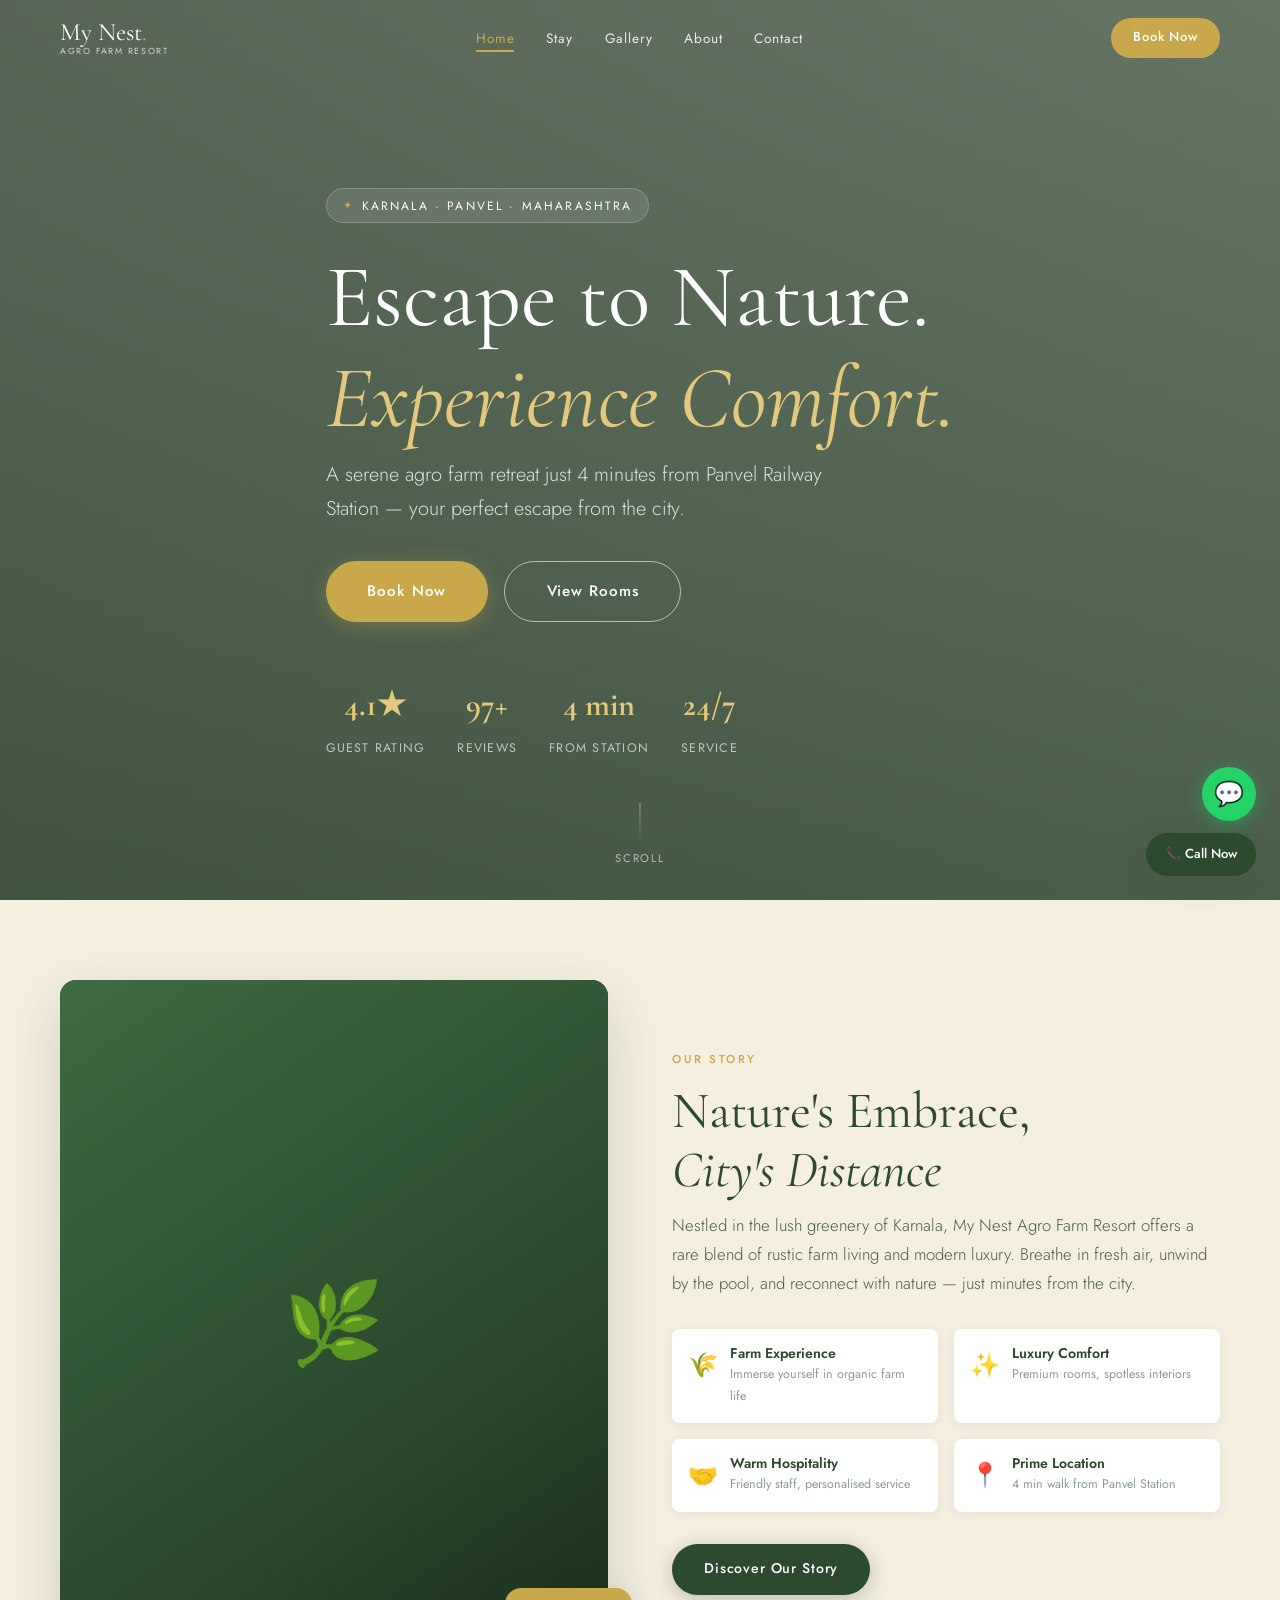
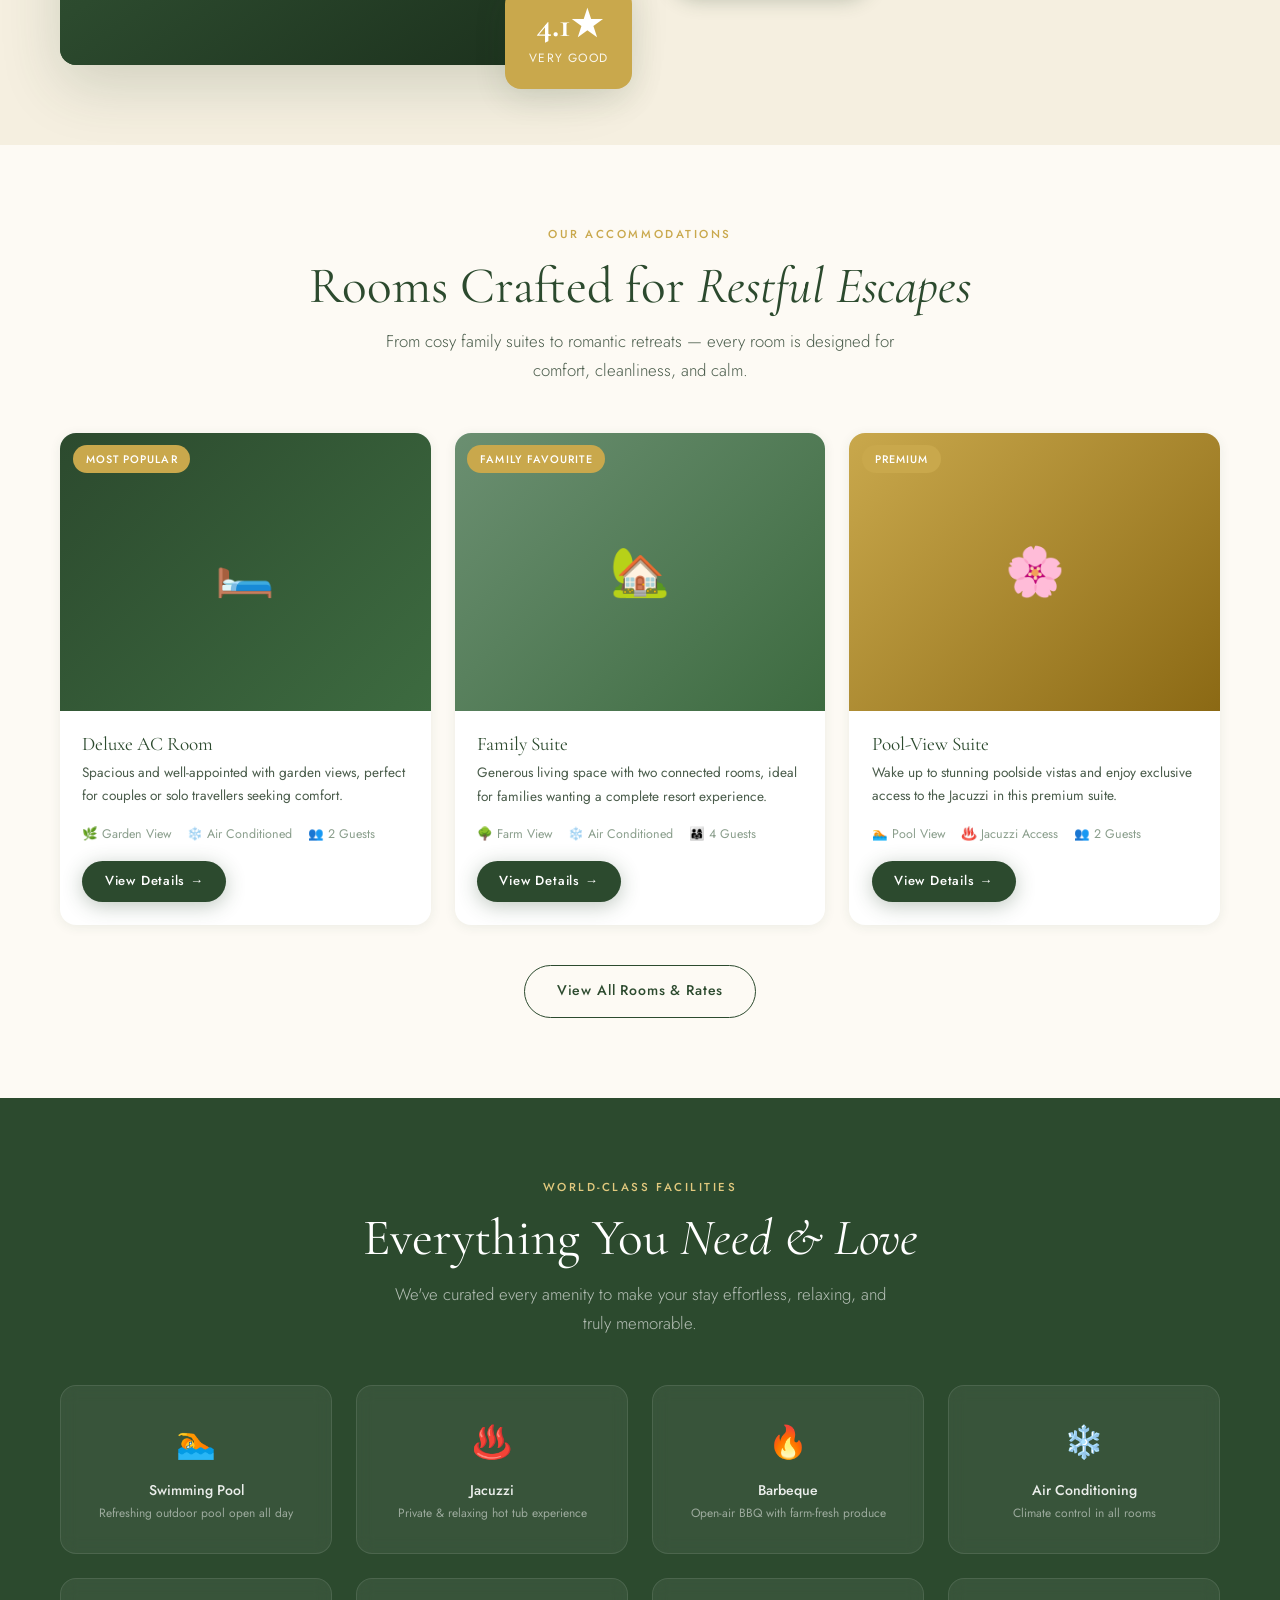
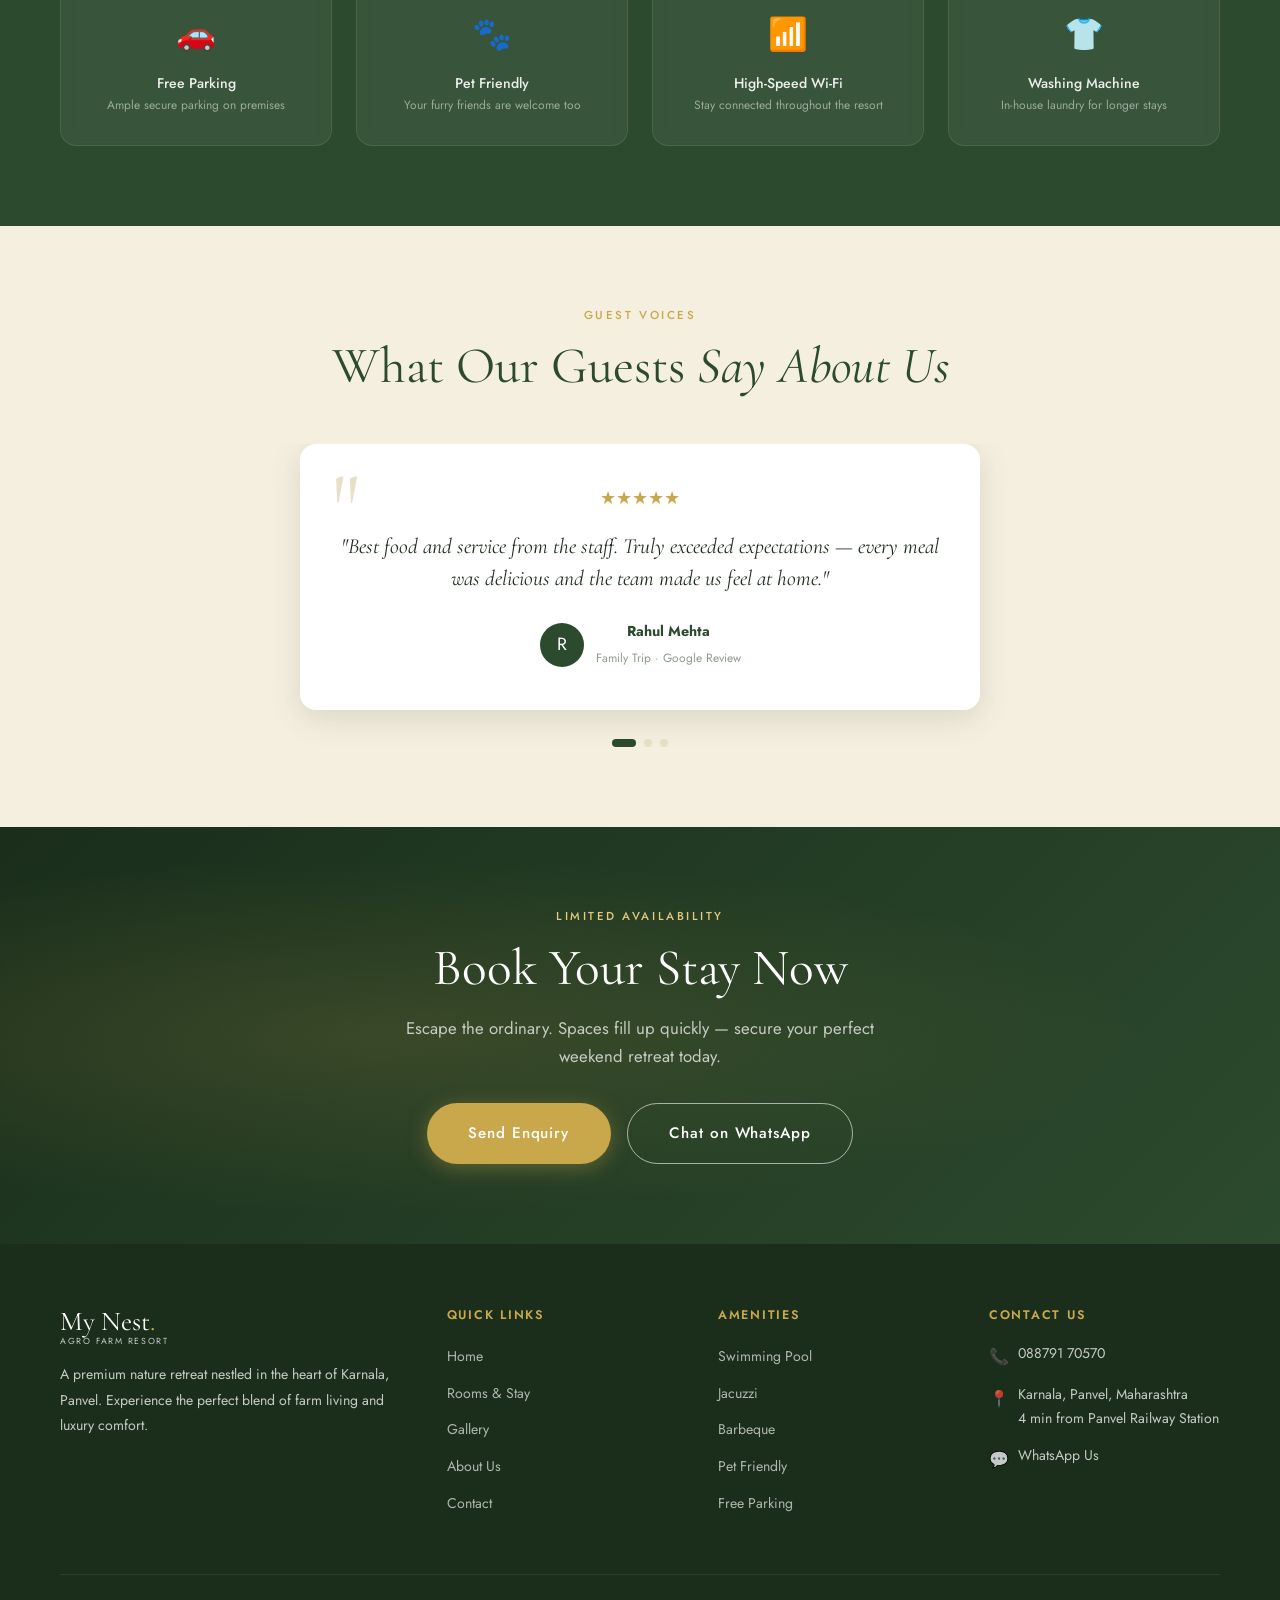
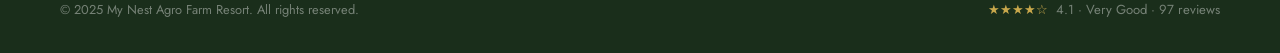
==== index.html @ f6ca7674 "new" ====
<!DOCTYPE html>
<html lang="en">
<head>
  <meta charset="UTF-8" />
  <meta name="viewport" content="width=device-width, initial-scale=1.0" />
  <title>My Nest Agro Farm Resort — Karnala, Panvel</title>
  <meta name="description" content="Experience luxury farm living at My Nest Agro Farm Resort, Karnala, Panvel. 4 min from Panvel Railway Station. Pool, Jacuzzi, BBQ & more." />
  <link rel="stylesheet" href="style.css" />
  <link rel="preconnect" href="https://fonts.googleapis.com" />
  <link rel="preconnect" href="https://fonts.gstatic.com" crossorigin />
  <link href="https://fonts.googleapis.com/css2?family=Cormorant+Garamond:ital,wght@0,300;0,400;0,600;1,300;1,400&family=Jost:wght@300;400;500;600&display=swap" rel="stylesheet" />
</head>
<body>

<!-- ═══ NAVBAR ═══ -->
<nav class="navbar" id="navbar">
  <div class="nav-inner">
    <a href="index.html" class="nav-logo">
      My Nest<span>.</span>
      <small>Agro Farm Resort</small>
    </a>
    <ul class="nav-links">
      <li><a href="index.html" class="nav-link active">Home</a></li>
      <li><a href="rooms.html" class="nav-link">Stay</a></li>
      <li><a href="gallery.html" class="nav-link">Gallery</a></li>
      <li><a href="about.html" class="nav-link">About</a></li>
      <li><a href="contact.html" class="nav-link">Contact</a></li>
    </ul>
    <a href="contact.html" class="nav-cta">Book Now</a>
    <button class="hamburger" aria-label="Menu"><span></span><span></span><span></span></button>
  </div>
</nav>
<div class="nav-overlay"></div>
<nav class="mobile-nav">
  <a href="index.html" class="nav-link">Home</a>
  <a href="rooms.html" class="nav-link">Stay</a>
  <a href="gallery.html" class="nav-link">Gallery</a>
  <a href="about.html" class="nav-link">About</a>
  <a href="contact.html" class="nav-link">Contact</a>
  <a href="contact.html" class="btn btn-gold">Book Now</a>
</nav>

<!-- ═══ HERO ═══ -->
<section class="hero">
  <div class="hero-scenic"></div>
  <div class="hero-img"></div>
  <div class="hero-content container">
    <span class="hero-tag">Karnala · Panvel · Maharashtra</span>
    <h1>Escape to Nature.<br><em>Experience Comfort.</em></h1>
    <p class="hero-sub">A serene agro farm retreat just 4 minutes from Panvel Railway Station — your perfect escape from the city.</p>
    <div class="hero-ctas">
      <a href="contact.html" class="btn btn-gold btn-lg">Book Now</a>
      <a href="rooms.html" class="btn btn-outline btn-lg">View Rooms</a>
    </div>
    <div class="hero-stats">
      <div class="hero-stat"><strong>4.1★</strong><span>Guest Rating</span></div>
      <div class="hero-stat"><strong>97+</strong><span>Reviews</span></div>
      <div class="hero-stat"><strong>4 min</strong><span>From Station</span></div>
      <div class="hero-stat"><strong>24/7</strong><span>Service</span></div>
    </div>
  </div>
  <div class="hero-scroll">
    <div class="scroll-line"></div>
    <span>Scroll</span>
  </div>
</section>

<!-- ═══ ABOUT PREVIEW ═══ -->
<section class="about-preview section">
  <div class="container">
    <div class="about-grid">
      <div class="about-visual fade-in">
        <div class="about-img-main">
          <div class="img-placeholder">🌿</div>
        </div>
        <div class="about-badge">
          <strong>4.1★</strong>
          <span>Very Good</span>
        </div>
      </div>
      <div class="about-content fade-in fade-in-delay-1">
        <span class="section-label">Our Story</span>
        <h2 class="section-title">Nature's Embrace, <br><em>City's Distance</em></h2>
        <p class="section-subtitle">Nestled in the lush greenery of Karnala, My Nest Agro Farm Resort offers a rare blend of rustic farm living and modern luxury. Breathe in fresh air, unwind by the pool, and reconnect with nature — just minutes from the city.</p>
        <div class="about-features">
          <div class="about-feat">
            <span class="about-feat-icon">🌾</span>
            <div><h4>Farm Experience</h4><p>Immerse yourself in organic farm life</p></div>
          </div>
          <div class="about-feat">
            <span class="about-feat-icon">✨</span>
            <div><h4>Luxury Comfort</h4><p>Premium rooms, spotless interiors</p></div>
          </div>
          <div class="about-feat">
            <span class="about-feat-icon">🤝</span>
            <div><h4>Warm Hospitality</h4><p>Friendly staff, personalised service</p></div>
          </div>
          <div class="about-feat">
            <span class="about-feat-icon">📍</span>
            <div><h4>Prime Location</h4><p>4 min walk from Panvel Station</p></div>
          </div>
        </div>
        <a href="about.html" class="btn btn-primary">Discover Our Story</a>
      </div>
    </div>
  </div>
</section>

<!-- ═══ FEATURED ROOMS ═══ -->
<section class="rooms-preview section">
  <div class="container">
    <div class="section-header centered fade-in">
      <span class="section-label">Our Accommodations</span>
      <h2 class="section-title">Rooms Crafted for <em>Restful Escapes</em></h2>
      <p class="section-subtitle">From cosy family suites to romantic retreats — every room is designed for comfort, cleanliness, and calm.</p>
    </div>
    <div class="rooms-grid">
      <div class="room-card fade-in" onclick="location.href='rooms.html'">
        <div class="room-thumb">
          <div class="img-ph" style="background:linear-gradient(135deg,#2C4A2E,#3d6b40)">🛏️</div>
          <span class="room-badge">Most Popular</span>
        </div>
        <div class="room-info">
          <h3>Deluxe AC Room</h3>
          <p>Spacious and well-appointed with garden views, perfect for couples or solo travellers seeking comfort.</p>
          <div class="room-meta">
            <span>🌿 Garden View</span>
            <span>❄️ Air Conditioned</span>
            <span>👥 2 Guests</span>
          </div>
          <a href="rooms.html" class="btn btn-primary btn-sm">View Details →</a>
        </div>
      </div>
      <div class="room-card fade-in fade-in-delay-1" onclick="location.href='rooms.html'">
        <div class="room-thumb">
          <div class="img-ph" style="background:linear-gradient(135deg,#6B8F71,#3d6b40)">🏡</div>
          <span class="room-badge">Family Favourite</span>
        </div>
        <div class="room-info">
          <h3>Family Suite</h3>
          <p>Generous living space with two connected rooms, ideal for families wanting a complete resort experience.</p>
          <div class="room-meta">
            <span>🌳 Farm View</span>
            <span>❄️ Air Conditioned</span>
            <span>👨‍👩‍👧 4 Guests</span>
          </div>
          <a href="rooms.html" class="btn btn-primary btn-sm">View Details →</a>
        </div>
      </div>
      <div class="room-card fade-in fade-in-delay-2" onclick="location.href='rooms.html'">
        <div class="room-thumb">
          <div class="img-ph" style="background:linear-gradient(135deg,#C9A84C,#8b6914)">🌸</div>
          <span class="room-badge">Premium</span>
        </div>
        <div class="room-info">
          <h3>Pool-View Suite</h3>
          <p>Wake up to stunning poolside vistas and enjoy exclusive access to the Jacuzzi in this premium suite.</p>
          <div class="room-meta">
            <span>🏊 Pool View</span>
            <span>♨️ Jacuzzi Access</span>
            <span>👥 2 Guests</span>
          </div>
          <a href="rooms.html" class="btn btn-primary btn-sm">View Details →</a>
        </div>
      </div>
    </div>
    <div style="text-align:center;margin-top:2.5rem;" class="fade-in">
      <a href="rooms.html" class="btn btn-outline" style="border-color:var(--forest);color:var(--forest);">View All Rooms &amp; Rates</a>
    </div>
  </div>
</section>

<!-- ═══ AMENITIES ═══ -->
<section class="amenities section">
  <div class="container">
    <div class="section-header centered fade-in">
      <span class="section-label">World-Class Facilities</span>
      <h2 class="section-title" style="color:white">Everything You <em>Need & Love</em></h2>
      <p class="section-subtitle" style="margin:0.75rem auto 0;max-width:520px;">We've curated every amenity to make your stay effortless, relaxing, and truly memorable.</p>
    </div>
    <div class="amenities-grid">
      <div class="amenity-card fade-in">
        <span class="amenity-icon">🏊</span>
        <h4>Swimming Pool</h4>
        <p>Refreshing outdoor pool open all day</p>
      </div>
      <div class="amenity-card fade-in fade-in-delay-1">
        <span class="amenity-icon">♨️</span>
        <h4>Jacuzzi</h4>
        <p>Private & relaxing hot tub experience</p>
      </div>
      <div class="amenity-card fade-in fade-in-delay-2">
        <span class="amenity-icon">🔥</span>
        <h4>Barbeque</h4>
        <p>Open-air BBQ with farm-fresh produce</p>
      </div>
      <div class="amenity-card fade-in fade-in-delay-3">
        <span class="amenity-icon">❄️</span>
        <h4>Air Conditioning</h4>
        <p>Climate control in all rooms</p>
      </div>
      <div class="amenity-card fade-in">
        <span class="amenity-icon">🚗</span>
        <h4>Free Parking</h4>
        <p>Ample secure parking on premises</p>
      </div>
      <div class="amenity-card fade-in fade-in-delay-1">
        <span class="amenity-icon">🐾</span>
        <h4>Pet Friendly</h4>
        <p>Your furry friends are welcome too</p>
      </div>
      <div class="amenity-card fade-in fade-in-delay-2">
        <span class="amenity-icon">📶</span>
        <h4>High-Speed Wi-Fi</h4>
        <p>Stay connected throughout the resort</p>
      </div>
      <div class="amenity-card fade-in fade-in-delay-3">
        <span class="amenity-icon">👕</span>
        <h4>Washing Machine</h4>
        <p>In-house laundry for longer stays</p>
      </div>
    </div>
  </div>
</section>

<!-- ═══ TESTIMONIALS ═══ -->
<section class="testimonials section">
  <div class="container">
    <div class="section-header centered fade-in">
      <span class="section-label">Guest Voices</span>
      <h2 class="section-title">What Our Guests <em>Say About Us</em></h2>
    </div>
    <div class="testimonial-slider fade-in">
      <div class="testimonial-track">
        <div class="testimonial-slide">
          <div class="testimonial-card">
            <div class="testimonial-stars">★★★★★</div>
            <p class="testimonial-text">"Best food and service from the staff. Truly exceeded expectations — every meal was delicious and the team made us feel at home."</p>
            <div class="testimonial-author">
              <div class="author-avatar">R</div>
              <div class="author-info">
                <strong>Rahul Mehta</strong>
                <span>Family Trip · Google Review</span>
              </div>
            </div>
          </div>
        </div>
        <div class="testimonial-slide">
          <div class="testimonial-card">
            <div class="testimonial-stars">★★★★★</div>
            <p class="testimonial-text">"Rooms and washrooms are incredibly clean and hygienic. Perfect getaway from the city — peaceful, green, and beautifully maintained."</p>
            <div class="testimonial-author">
              <div class="author-avatar">P</div>
              <div class="author-info">
                <strong>Priya Sharma</strong>
                <span>Weekend Trip · Google Review</span>
              </div>
            </div>
          </div>
        </div>
        <div class="testimonial-slide">
          <div class="testimonial-card">
            <div class="testimonial-stars">★★★★☆</div>
            <p class="testimonial-text">"Worth every bit of money spent. The pool, the BBQ, the farm — my family had an unforgettable time. We'll definitely be back!"</p>
            <div class="testimonial-author">
              <div class="author-avatar">A</div>
              <div class="author-info">
                <strong>Amit Kulkarni</strong>
                <span>Group Trip · Google Review</span>
              </div>
            </div>
          </div>
        </div>
      </div>
      <div class="testimonial-dots">
        <button class="t-dot active"></button>
        <button class="t-dot"></button>
        <button class="t-dot"></button>
      </div>
    </div>
  </div>
</section>

<!-- ═══ CTA BANNER ═══ -->
<section class="cta-banner">
  <div class="container" style="position:relative;z-index:1;">
    <span class="section-label" style="color:var(--gold-light)">Limited Availability</span>
    <h2 class="section-title">Book Your Stay Now</h2>
    <p>Escape the ordinary. Spaces fill up quickly — secure your perfect weekend retreat today.</p>
    <div class="cta-btns">
      <a href="contact.html" class="btn btn-gold btn-lg">Send Enquiry</a>
      <a href="#" class="btn btn-outline btn-lg" data-wa>Chat on WhatsApp</a>
    </div>
  </div>
</section>

<!-- ═══ FOOTER ═══ -->
<footer class="footer">
  <div class="container">
    <div class="footer-grid">
      <div class="footer-brand">
        <div class="nav-logo">My Nest<span style="color:var(--gold)">.</span><small>Agro Farm Resort</small></div>
        <p>A premium nature retreat nestled in the heart of Karnala, Panvel. Experience the perfect blend of farm living and luxury comfort.</p>
      </div>
      <div class="footer-col">
        <h5>Quick Links</h5>
        <ul>
          <li><a href="index.html">Home</a></li>
          <li><a href="rooms.html">Rooms &amp; Stay</a></li>
          <li><a href="gallery.html">Gallery</a></li>
          <li><a href="about.html">About Us</a></li>
          <li><a href="contact.html">Contact</a></li>
        </ul>
      </div>
      <div class="footer-col">
        <h5>Amenities</h5>
        <ul>
          <li><a href="#">Swimming Pool</a></li>
          <li><a href="#">Jacuzzi</a></li>
          <li><a href="#">Barbeque</a></li>
          <li><a href="#">Pet Friendly</a></li>
          <li><a href="#">Free Parking</a></li>
        </ul>
      </div>
      <div class="footer-col">
        <h5>Contact Us</h5>
        <div class="footer-contact-item">
          <span class="icon">📞</span>
          <span><a href="tel:+918879170570" style="color:rgba(255,255,255,0.75)">088791 70570</a></span>
        </div>
        <div class="footer-contact-item">
          <span class="icon">📍</span>
          <span>Karnala, Panvel, Maharashtra<br>4 min from Panvel Railway Station</span>
        </div>
        <div class="footer-contact-item">
          <span class="icon">💬</span>
          <span><a href="#" data-wa style="color:rgba(255,255,255,0.75)">WhatsApp Us</a></span>
        </div>
      </div>
    </div>
    <div class="footer-bottom">
      <span>© 2025 My Nest Agro Farm Resort. All rights reserved.</span>
      <div class="footer-rating">
        <span>★★★★☆</span>
        <span style="color:rgba(255,255,255,0.4)">4.1 · Very Good · 97 reviews</span>
      </div>
    </div>
  </div>
</footer>

<!-- Floating Buttons -->
<div class="float-btns">
  <div class="float-wa" data-wa title="Chat on WhatsApp">💬</div>
  <div class="float-call" data-call>📞 Call Now</div>
</div>

<script src="script.js"></script>
</body>
</html>
---- style.css ----
/* ============================================================
   MY NEST AGRO FARM RESORT — Premium Stylesheet
   Theme: Luxury Nature | Palette: Forest Green, Warm Beige, Ivory
   ============================================================ */

@import url('https://fonts.googleapis.com/css2?family=Cormorant+Garamond:ital,wght@0,300;0,400;0,600;1,300;1,400&family=Jost:wght@300;400;500;600&display=swap');

/* ─── CSS Variables ─── */
:root {
  --forest: #2C4A2E;
  --forest-dark: #1a2e1b;
  --forest-light: #3d6b40;
  --sage: #6B8F71;
  --sage-light: #a8c5aa;
  --beige: #F5EFE0;
  --beige-dark: #e8dfc8;
  --ivory: #FDFAF4;
  --gold: #C9A84C;
  --gold-light: #e2c97e;
  --text-dark: #1E2D1F;
  --text-mid: #4a5c4b;
  --text-light: #8a9e8c;
  --white: #ffffff;
  --shadow-sm: 0 2px 12px rgba(44,74,46,0.08);
  --shadow-md: 0 8px 32px rgba(44,74,46,0.14);
  --shadow-lg: 0 20px 60px rgba(44,74,46,0.18);
  --radius: 16px;
  --radius-sm: 8px;
  --transition: 0.35s cubic-bezier(0.4,0,0.2,1);
  --font-display: 'Cormorant Garamond', Georgia, serif;
  --font-body: 'Jost', sans-serif;
}

/* ─── Reset & Base ─── */
*, *::before, *::after { box-sizing: border-box; margin: 0; padding: 0; }
html { scroll-behavior: smooth; font-size: 16px; }
body {
  font-family: var(--font-body);
  color: var(--text-dark);
  background: var(--ivory);
  line-height: 1.7;
  overflow-x: hidden;
}
img { max-width: 100%; height: auto; display: block; }
a { text-decoration: none; color: inherit; }
ul { list-style: none; }

/* ─── Typography ─── */
h1,h2,h3,h4,h5 { font-family: var(--font-display); font-weight: 400; line-height: 1.15; }
h1 { font-size: clamp(2.8rem, 7vw, 5.5rem); }
h2 { font-size: clamp(2rem, 4.5vw, 3.2rem); }
h3 { font-size: clamp(1.4rem, 3vw, 2rem); }
.section-label {
  font-family: var(--font-body);
  font-weight: 500;
  font-size: 0.72rem;
  letter-spacing: 0.22em;
  text-transform: uppercase;
  color: var(--gold);
  display: block;
  margin-bottom: 0.75rem;
}
.section-title { color: var(--forest); }
.section-subtitle {
  font-size: 1.05rem;
  color: var(--text-mid);
  font-weight: 300;
  margin-top: 0.75rem;
  max-width: 560px;
}

/* ─── Layout ─── */
.container { max-width: 1200px; margin: 0 auto; padding: 0 1.25rem; }
.section { padding: 5rem 0; }
.section-header { margin-bottom: 3rem; }
.section-header.centered { text-align: center; }
.section-header.centered .section-subtitle { margin: 0.75rem auto 0; }

/* ─── Buttons ─── */
.btn {
  display: inline-flex;
  align-items: center;
  gap: 0.5rem;
  padding: 0.85rem 2rem;
  border-radius: 50px;
  font-family: var(--font-body);
  font-weight: 500;
  font-size: 0.88rem;
  letter-spacing: 0.06em;
  cursor: pointer;
  border: none;
  transition: all var(--transition);
  white-space: nowrap;
}
.btn-primary {
  background: var(--forest);
  color: var(--white);
  box-shadow: 0 4px 20px rgba(44,74,46,0.3);
}
.btn-primary:hover { background: var(--forest-dark); transform: translateY(-2px); box-shadow: 0 8px 28px rgba(44,74,46,0.38); }
.btn-outline {
  background: transparent;
  color: var(--white);
  border: 1.5px solid rgba(255,255,255,0.6);
}
.btn-outline:hover { background: rgba(255,255,255,0.12); border-color: white; }
.btn-gold {
  background: var(--gold);
  color: var(--white);
  box-shadow: 0 4px 20px rgba(201,168,76,0.35);
}
.btn-gold:hover { background: #b8962e; transform: translateY(-2px); box-shadow: 0 8px 28px rgba(201,168,76,0.45); }
.btn-sm { padding: 0.6rem 1.4rem; font-size: 0.82rem; }
.btn-lg { padding: 1.05rem 2.6rem; font-size: 0.95rem; }

/* ─── Navbar ─── */
.navbar {
  position: fixed; top: 0; left: 0; right: 0; z-index: 1000;
  padding: 1.1rem 0;
  transition: all var(--transition);
}
.navbar.scrolled {
  background: rgba(26,46,27,0.97);
  backdrop-filter: blur(14px);
  padding: 0.7rem 0;
  box-shadow: 0 4px 24px rgba(0,0,0,0.22);
}
.navbar.light {
  background: rgba(253,250,244,0.97);
  backdrop-filter: blur(14px);
  box-shadow: 0 2px 14px rgba(44,74,46,0.08);
}
.navbar.light .nav-logo, .navbar.light .nav-link { color: var(--forest); }
.navbar.light .nav-cta { background: var(--forest); color: white; }
.nav-inner {
  display: flex;
  align-items: center;
  justify-content: space-between;
  max-width: 1200px;
  margin: 0 auto;
  padding: 0 1.25rem;
}
.nav-logo {
  font-family: var(--font-display);
  font-size: 1.55rem;
  color: var(--white);
  line-height: 1;
}
.nav-logo span { color: var(--gold); }
.nav-logo small { display: block; font-size: 0.55rem; letter-spacing: 0.18em; text-transform: uppercase; opacity: 0.75; margin-top: 2px; font-family: var(--font-body); }
.nav-links {
  display: flex;
  align-items: center;
  gap: 2rem;
}
.nav-link {
  color: rgba(255,255,255,0.88);
  font-size: 0.85rem;
  letter-spacing: 0.06em;
  font-weight: 400;
  transition: color var(--transition);
  position: relative;
}
.nav-link::after {
  content: '';
  position: absolute; bottom: -4px; left: 0; right: 0;
  height: 1.5px; background: var(--gold);
  transform: scaleX(0); transition: transform var(--transition);
}
.nav-link:hover, .nav-link.active { color: var(--gold); }
.nav-link:hover::after, .nav-link.active::after { transform: scaleX(1); }
.nav-cta {
  background: var(--gold);
  color: var(--white);
  padding: 0.55rem 1.4rem;
  border-radius: 50px;
  font-size: 0.82rem;
  font-weight: 500;
  letter-spacing: 0.06em;
  transition: all var(--transition);
}
.nav-cta:hover { background: var(--gold-light); transform: translateY(-1px); }
.hamburger {
  display: none;
  width: 30px;
  height: 20px;
  position: relative;
  background: transparent;
  border: none;
  cursor: pointer;
  z-index: 1001;
  padding: 0;
}
.hamburger span {
  display: block;
  position: absolute;
  height: 2px;
  width: 100%;
  background: var(--white);
  border-radius: 2px;
  opacity: 1;
  left: 0;
  transform: rotate(0deg);
  transition: .25s ease-in-out;
}
.hamburger span:nth-child(1) { top: 0px; }
.hamburger span:nth-child(2) { top: 9px; }
.hamburger span:nth-child(3) { top: 18px; }
.navbar.light .hamburger span { background: var(--forest); }
.hamburger.open span:nth-child(1) { top: 9px; transform: rotate(135deg); background: var(--white); }
.hamburger.open span:nth-child(2) { opacity: 0; left: -60px; }
.hamburger.open span:nth-child(3) { top: 9px; transform: rotate(-135deg); background: var(--white); }

/* Mobile Nav */
.mobile-nav {
  display: none;
  position: fixed; top: 0; right: 0; bottom: 0; width: min(300px, 85vw);
  background: var(--forest-dark);
  z-index: 999;
  padding: 6rem 2.5rem 2rem;
  transform: translateX(100%);
  transition: transform var(--transition);
  box-shadow: -8px 0 40px rgba(0,0,0,0.3);
}
.mobile-nav.open { transform: translateX(0); }
.mobile-nav .nav-link {
  display: block;
  font-size: 1.4rem;
  font-family: var(--font-display);
  padding: 0.75rem 0;
  border-bottom: 1px solid rgba(255,255,255,0.08);
  color: rgba(255,255,255,0.88);
}
.mobile-nav .btn { margin-top: 1.5rem; width: 100%; justify-content: center; }
.nav-overlay {
  display: none;
  position: fixed; inset: 0;
  background: rgba(0,0,0,0.55);
  z-index: 998;
}
.nav-overlay.open { display: block; }

/* ─── Hero ─── */
.hero {
  position: relative;
  min-height: 100svh;
  display: flex;
  align-items: center;
  overflow: hidden;
}
.hero-bg {
  position: absolute; inset: 0;
  background: linear-gradient(135deg, #1a2e1b 0%, #2c4a2e 50%, #3d5e3f 100%);
  z-index: 0;
}
.hero-bg::after {
  content: '';
  position: absolute; inset: 0;
  background: url("data:image/svg+xml,%3Csvg width='60' height='60' viewBox='0 0 60 60' xmlns='http://www.w3.org/2000/svg'%3E%3Cg fill='none' fill-rule='evenodd'%3E%3Cg fill='%23ffffff' fill-opacity='0.02'%3E%3Cpath d='M36 34v-4h-2v4h-4v2h4v4h2v-4h4v-2h-4zm0-30V0h-2v4h-4v2h4v4h2V6h4V4h-4zM6 34v-4H4v4H0v2h4v4h2v-4h4v-2H6zM6 4V0H4v4H0v2h4v4h2V6h4V4H6z'/%3E%3C/g%3E%3C/g%3E%3C/svg%3E");
}
.hero-img {
  position: absolute; inset: 0;
  background: linear-gradient(to bottom right, rgba(26,46,27,0.55), rgba(44,74,46,0.4));
  z-index: 1;
}
/* Simulated scenic bg using CSS gradient */
.hero-scenic {
  position: absolute; inset: 0;
  background-image: linear-gradient(to bottom, rgba(26,46,27,0.4), rgba(26,46,27,0.7)), url('assets/hero.jpg');
  background-size: cover;
  background-position: center;
  background-repeat: no-repeat;
  z-index: 0;
}
.hero-content {
  position: relative; z-index: 2;
  max-width: 1200px; margin: 0 auto;
  padding: 7rem 1.25rem 4rem;
  color: var(--white);
}
.hero-tag {
  display: inline-flex;
  align-items: center;
  gap: 0.5rem;
  background: rgba(255,255,255,0.1);
  border: 1px solid rgba(255,255,255,0.2);
  padding: 0.4rem 1rem;
  border-radius: 50px;
  font-size: 0.75rem;
  letter-spacing: 0.18em;
  text-transform: uppercase;
  margin-bottom: 1.5rem;
  backdrop-filter: blur(8px);
  animation: fadeInDown 0.8s ease both;
}
.hero-tag::before { content: '✦'; color: var(--gold); font-size: 0.7rem; }
.hero h1 {
  color: var(--white);
  margin-bottom: 0.5rem;
  animation: fadeInUp 0.9s ease 0.1s both;
}
.hero h1 em { color: var(--gold-light); font-style: italic; }
.hero-sub {
  font-size: clamp(1rem, 2.5vw, 1.25rem);
  color: rgba(255,255,255,0.8);
  font-weight: 300;
  margin-bottom: 2.2rem;
  max-width: 540px;
  animation: fadeInUp 0.9s ease 0.2s both;
}
.hero-ctas {
  display: flex;
  flex-wrap: wrap;
  gap: 1rem;
  animation: fadeInUp 0.9s ease 0.3s both;
}
.hero-stats {
  display: flex;
  gap: 2rem;
  margin-top: 3.5rem;
  flex-wrap: wrap;
  animation: fadeInUp 0.9s ease 0.4s both;
}
.hero-stat { text-align: center; }
.hero-stat strong { display: block; font-family: var(--font-display); font-size: 2rem; color: var(--gold-light); }
.hero-stat span { font-size: 0.78rem; letter-spacing: 0.1em; text-transform: uppercase; color: rgba(255,255,255,0.65); }
.hero-scroll {
  position: absolute; bottom: 2rem; left: 50%;
  transform: translateX(-50%);
  z-index: 2;
  display: flex; flex-direction: column; align-items: center; gap: 0.4rem;
  color: rgba(255,255,255,0.6);
  font-size: 0.7rem; letter-spacing: 0.15em; text-transform: uppercase;
  animation: bounce 2s ease infinite;
}
.scroll-line { width: 1px; height: 40px; background: linear-gradient(to bottom, rgba(255,255,255,0.5), transparent); }

/* ─── About Preview ─── */
.about-preview {
  background: var(--beige);
}
.about-grid {
  display: grid;
  grid-template-columns: 1fr 1fr;
  gap: 4rem;
  align-items: center;
}
.about-visual {
  position: relative;
}
.about-img-main {
  width: 100%;
  aspect-ratio: 4/5;
  border-radius: var(--radius);
  background: linear-gradient(135deg, #3d6b40, #2c4a2e);
  overflow: hidden;
  box-shadow: var(--shadow-lg);
}
.about-img-main .img-placeholder {
  width: 100%; height: 100%;
  display: flex; align-items: center; justify-content: center;
  font-size: 5rem;
  background: linear-gradient(145deg, #3d6b40 0%, #2c4a2e 60%, #1a2e1b 100%);
}
.about-badge {
  position: absolute; bottom: -1.5rem; right: -1.5rem;
  background: var(--gold);
  color: white;
  padding: 1.2rem 1.5rem;
  border-radius: var(--radius);
  text-align: center;
  box-shadow: var(--shadow-md);
}
.about-badge strong { display: block; font-family: var(--font-display); font-size: 2.2rem; line-height: 1; }
.about-badge span { font-size: 0.75rem; letter-spacing: 0.1em; text-transform: uppercase; opacity: 0.9; }
.about-content { padding: 1rem 0; }
.about-features {
  display: grid; grid-template-columns: 1fr 1fr;
  gap: 1rem; margin: 2rem 0;
}
.about-feat {
  display: flex; gap: 0.75rem; align-items: flex-start;
  padding: 1rem;
  background: white;
  border-radius: var(--radius-sm);
  box-shadow: var(--shadow-sm);
}
.about-feat-icon { font-size: 1.5rem; flex-shrink: 0; }
.about-feat h4 { font-family: var(--font-body); font-size: 0.88rem; font-weight: 600; color: var(--forest); margin-bottom: 0.2rem; }
.about-feat p { font-size: 0.78rem; color: var(--text-light); }

/* ─── Featured Rooms Preview ─── */
.rooms-preview { background: var(--ivory); }
.rooms-grid {
  display: grid;
  grid-template-columns: repeat(3, 1fr);
  gap: 1.5rem;
  margin-top: 2rem;
}
.room-card {
  background: white;
  border-radius: var(--radius);
  overflow: hidden;
  box-shadow: var(--shadow-sm);
  transition: all var(--transition);
  cursor: pointer;
}
.room-card:hover { transform: translateY(-6px); box-shadow: var(--shadow-md); }
.room-thumb {
  aspect-ratio: 4/3;
  overflow: hidden;
  position: relative;
}
.room-thumb .img-ph {
  width: 100%; height: 100%;
  display: flex; align-items: center; justify-content: center;
  font-size: 3rem;
  transition: transform 0.5s ease;
}
.room-card:hover .img-ph { transform: scale(1.06); }
.room-badge {
  position: absolute; top: 0.8rem; left: 0.8rem;
  background: var(--gold);
  color: white;
  font-size: 0.68rem;
  letter-spacing: 0.1em;
  text-transform: uppercase;
  padding: 0.3rem 0.8rem;
  border-radius: 50px;
  font-family: var(--font-body);
  font-weight: 500;
}
.room-info { padding: 1.4rem; }
.room-info h3 { font-size: 1.2rem; color: var(--forest); margin-bottom: 0.4rem; }
.room-info p { font-size: 0.85rem; color: var(--text-mid); margin-bottom: 1rem; }
.room-meta {
  display: flex; gap: 1rem; flex-wrap: wrap;
  margin-bottom: 1rem;
}
.room-meta span {
  display: flex; align-items: center; gap: 0.3rem;
  font-size: 0.78rem; color: var(--text-light);
}

/* ─── Amenities ─── */
.amenities { background: var(--forest); }
.amenities .section-label { color: var(--gold-light); }
.amenities .section-title { color: var(--white); }
.amenities .section-subtitle { color: rgba(255,255,255,0.65); }
.amenities-grid {
  display: grid;
  grid-template-columns: repeat(4, 1fr);
  gap: 1.5rem;
  margin-top: 2.5rem;
}
.amenity-card {
  background: rgba(255,255,255,0.06);
  border: 1px solid rgba(255,255,255,0.1);
  border-radius: var(--radius);
  padding: 1.8rem 1.2rem;
  text-align: center;
  transition: all var(--transition);
  backdrop-filter: blur(8px);
}
.amenity-card:hover {
  background: rgba(255,255,255,0.12);
  transform: translateY(-4px);
  border-color: rgba(201,168,76,0.4);
}
.amenity-icon { font-size: 2rem; margin-bottom: 0.8rem; display: block; }
.amenity-card h4 { font-family: var(--font-body); font-size: 0.88rem; font-weight: 500; color: rgba(255,255,255,0.9); }
.amenity-card p { font-size: 0.75rem; color: rgba(255,255,255,0.5); margin-top: 0.3rem; }

/* ─── Testimonials ─── */
.testimonials { background: var(--beige); overflow: hidden; }
.testimonial-slider { position: relative; overflow: hidden; margin-top: 2.5rem; }
.testimonial-track {
  display: flex;
  transition: transform 0.55s cubic-bezier(0.4,0,0.2,1);
}
.testimonial-slide {
  min-width: 100%;
  padding: 0 1rem;
  display: flex;
  justify-content: center;
}
.testimonial-card {
  background: white;
  border-radius: var(--radius);
  padding: 2.5rem;
  max-width: 680px;
  width: 100%;
  box-shadow: var(--shadow-md);
  text-align: center;
  position: relative;
}
.testimonial-card::before {
  content: '"';
  position: absolute; top: 1rem; left: 2rem;
  font-family: var(--font-display);
  font-size: 6rem;
  color: var(--beige-dark);
  line-height: 1;
}
.testimonial-stars { color: var(--gold); font-size: 1.1rem; margin-bottom: 1rem; }
.testimonial-text {
  font-family: var(--font-display);
  font-size: 1.35rem;
  font-style: italic;
  color: var(--text-dark);
  line-height: 1.5;
  margin-bottom: 1.5rem;
}
.testimonial-author { display: flex; align-items: center; justify-content: center; gap: 0.75rem; }
.author-avatar {
  width: 44px; height: 44px;
  border-radius: 50%;
  background: var(--forest);
  display: flex; align-items: center; justify-content: center;
  font-size: 1.1rem; color: white;
}
.author-info strong { display: block; font-size: 0.9rem; color: var(--forest); }
.author-info span { font-size: 0.75rem; color: var(--text-light); }
.testimonial-dots {
  display: flex; justify-content: center; gap: 0.5rem; margin-top: 1.8rem;
}
.t-dot {
  width: 8px; height: 8px;
  border-radius: 50%;
  background: var(--beige-dark);
  cursor: pointer;
  transition: all var(--transition);
  border: none;
}
.t-dot.active { background: var(--forest); width: 24px; border-radius: 4px; }

/* ─── CTA Banner ─── */
.cta-banner {
  background: linear-gradient(135deg, var(--forest-dark) 0%, var(--forest) 100%);
  padding: 5rem 0;
  text-align: center;
  position: relative;
  overflow: hidden;
}
.cta-banner::before {
  content: '';
  position: absolute; inset: 0;
  background: radial-gradient(ellipse at 30% 50%, rgba(201,168,76,0.15), transparent 60%);
}
.cta-banner .section-title { color: white; }
.cta-banner p { color: rgba(255,255,255,0.72); font-size: 1.05rem; margin: 1rem auto 2rem; max-width: 500px; }
.cta-banner .cta-btns { display: flex; gap: 1rem; justify-content: center; flex-wrap: wrap; }

/* ─── Footer ─── */
.footer {
  background: var(--forest-dark);
  color: rgba(255,255,255,0.75);
  padding: 4rem 0 2rem;
}
.footer-grid {
  display: grid;
  grid-template-columns: 1.5fr 1fr 1fr 1fr;
  gap: 2.5rem;
  margin-bottom: 3rem;
}
.footer-brand .nav-logo { color: white; font-size: 1.7rem; margin-bottom: 1rem; }
.footer-brand p { font-size: 0.88rem; line-height: 1.8; }
.footer-col h5 { font-family: var(--font-body); font-size: 0.78rem; letter-spacing: 0.14em; text-transform: uppercase; color: var(--gold); margin-bottom: 1.2rem; font-weight: 600; }
.footer-col ul li { margin-bottom: 0.6rem; }
.footer-col a { font-size: 0.88rem; color: rgba(255,255,255,0.65); transition: color var(--transition); }
.footer-col a:hover { color: var(--gold-light); }
.footer-contact-item { display: flex; gap: 0.6rem; align-items: flex-start; margin-bottom: 0.8rem; font-size: 0.88rem; }
.footer-contact-item .icon { font-size: 1rem; flex-shrink: 0; margin-top: 0.1rem; }
.footer-bottom {
  border-top: 1px solid rgba(255,255,255,0.08);
  padding-top: 1.5rem;
  display: flex;
  justify-content: space-between;
  align-items: center;
  flex-wrap: wrap;
  gap: 0.5rem;
  font-size: 0.8rem;
  color: rgba(255,255,255,0.4);
}
.footer-rating {
  display: flex; align-items: center; gap: 0.5rem;
  color: var(--gold);
  font-size: 0.82rem;
}

/* ─── Floating Buttons ─── */
.float-btns {
  position: fixed; bottom: 1.5rem; right: 1.5rem;
  z-index: 900;
  display: flex; flex-direction: column; gap: 0.75rem;
  align-items: flex-end;
}
.float-wa {
  width: 54px; height: 54px;
  background: #25D366;
  border-radius: 50%;
  display: flex; align-items: center; justify-content: center;
  font-size: 1.5rem;
  box-shadow: 0 4px 20px rgba(37,211,102,0.4);
  transition: all var(--transition);
  cursor: pointer;
  animation: pulse-green 2.5s ease infinite;
}
.float-wa:hover { transform: scale(1.1); box-shadow: 0 6px 28px rgba(37,211,102,0.55); }
.float-call {
  background: var(--forest);
  color: white;
  display: flex; align-items: center; gap: 0.5rem;
  padding: 0.65rem 1.2rem;
  border-radius: 50px;
  font-size: 0.82rem;
  font-weight: 500;
  box-shadow: var(--shadow-md);
  cursor: pointer;
  transition: all var(--transition);
}
.float-call:hover { background: var(--forest-light); transform: scale(1.04); }

/* ─── Page Hero (sub-pages) ─── */
.page-hero {
  padding: 9rem 0 5rem;
  background: linear-gradient(135deg, var(--forest-dark), var(--forest));
  text-align: center;
  color: white;
  position: relative;
  overflow: hidden;
}
.page-hero::after {
  content: '';
  position: absolute; inset: 0;
  background: radial-gradient(ellipse at 50% 100%, rgba(201,168,76,0.12), transparent 60%);
}
.page-hero > * { position: relative; z-index: 1; }
.page-hero h1 { color: white; }
.page-hero p { color: rgba(255,255,255,0.72); max-width: 560px; margin: 1rem auto 0; }
.breadcrumb {
  display: flex; align-items: center; justify-content: center; gap: 0.5rem;
  font-size: 0.8rem; letter-spacing: 0.1em;
  color: rgba(255,255,255,0.5);
  margin-bottom: 1rem;
}
.breadcrumb a { color: var(--gold-light); }
.breadcrumb span { opacity: 0.5; }

/* ─── Rooms Page ─── */
.rooms-list { background: var(--ivory); }
.room-full-card {
  background: white;
  border-radius: var(--radius);
  overflow: hidden;
  box-shadow: var(--shadow-sm);
  margin-bottom: 2.5rem;
  display: grid;
  grid-template-columns: 1fr 1fr;
  transition: box-shadow var(--transition);
}
.room-full-card:hover { box-shadow: var(--shadow-md); }
.room-full-card:nth-child(even) { direction: rtl; }
.room-full-card:nth-child(even) > * { direction: ltr; }
.room-slider-wrap { position: relative; overflow: hidden; min-height: 340px; }
.room-slider { display: flex; transition: transform 0.5s ease; height: 100%; }
.room-slide {
  min-width: 100%; height: 100%;
  display: flex; align-items: center; justify-content: center;
  font-size: 4rem;
}
.slider-btn {
  position: absolute; top: 50%; transform: translateY(-50%);
  background: rgba(255,255,255,0.9);
  border: none; border-radius: 50%;
  width: 38px; height: 38px;
  cursor: pointer;
  font-size: 0.9rem;
  box-shadow: var(--shadow-sm);
  transition: all var(--transition);
  display: flex; align-items: center; justify-content: center;
  z-index: 5;
}
.slider-btn:hover { background: white; box-shadow: var(--shadow-md); }
.slider-prev { left: 0.75rem; }
.slider-next { right: 0.75rem; }
.room-full-info { padding: 2.5rem; }
.room-full-info .room-type {
  font-size: 0.72rem; letter-spacing: 0.18em; text-transform: uppercase;
  color: var(--gold); font-weight: 600; margin-bottom: 0.5rem; display: block;
}
.room-full-info h2 { color: var(--forest); margin-bottom: 0.75rem; font-size: 1.9rem; }
.room-full-info p { color: var(--text-mid); margin-bottom: 1.5rem; font-size: 0.95rem; }
.room-features-list {
  display: grid; grid-template-columns: 1fr 1fr;
  gap: 0.6rem; margin-bottom: 1.8rem;
}
.room-features-list li {
  display: flex; align-items: center; gap: 0.5rem;
  font-size: 0.85rem; color: var(--text-mid);
}
.room-features-list li::before { content: '✓'; color: var(--gold); font-weight: 700; flex-shrink: 0; }
.room-price {
  display: flex; align-items: baseline; gap: 0.4rem;
  margin-bottom: 1.5rem;
}
.room-price strong { font-family: var(--font-display); font-size: 2rem; color: var(--forest); }
.room-price span { font-size: 0.82rem; color: var(--text-light); }
.room-ctas { display: flex; gap: 0.75rem; flex-wrap: wrap; }

/* ─── Gallery ─── */
.gallery-section { background: var(--ivory); }
.gallery-filters {
  display: flex; gap: 0.75rem; flex-wrap: wrap;
  margin-bottom: 2rem;
}
.filter-btn {
  padding: 0.5rem 1.3rem;
  border-radius: 50px;
  border: 1.5px solid var(--beige-dark);
  background: white;
  font-family: var(--font-body);
  font-size: 0.82rem;
  cursor: pointer;
  transition: all var(--transition);
  color: var(--text-mid);
}
.filter-btn:hover, .filter-btn.active {
  background: var(--forest);
  border-color: var(--forest);
  color: white;
}
.gallery-grid {
  display: grid;
  grid-template-columns: repeat(3, 1fr);
  gap: 1rem;
}
.gallery-item {
  aspect-ratio: 1;
  border-radius: var(--radius-sm);
  overflow: hidden;
  cursor: pointer;
  position: relative;
  transition: transform var(--transition);
}
.gallery-item:nth-child(7) { grid-column: span 2; }
.gallery-item .g-ph {
  width: 100%; height: 100%;
  display: flex; align-items: center; justify-content: center;
  font-size: 3.5rem;
  transition: transform 0.5s ease;
}
.gallery-item:hover .g-ph { transform: scale(1.07); }
.gallery-item-overlay {
  position: absolute; inset: 0;
  background: rgba(26,46,27,0);
  display: flex; align-items: center; justify-content: center;
  transition: all var(--transition);
}
.gallery-item:hover .gallery-item-overlay { background: rgba(26,46,27,0.45); }
.gallery-item-overlay svg { opacity: 0; transition: opacity var(--transition); color: white; width: 36px; height: 36px; }
.gallery-item:hover .gallery-item-overlay svg { opacity: 1; }

/* Lightbox */
.lightbox {
  display: none;
  position: fixed; inset: 0;
  background: rgba(0,0,0,0.93);
  z-index: 2000;
  align-items: center; justify-content: center;
}
.lightbox.open { display: flex; }
.lightbox-inner { position: relative; max-width: 90vw; max-height: 90vh; text-align: center; }
.lightbox-content { font-size: 8rem; display: block; }
.lightbox-close {
  position: absolute; top: -2.5rem; right: 0;
  background: none; border: none;
  color: white; font-size: 2rem;
  cursor: pointer; opacity: 0.7;
  transition: opacity var(--transition);
}
.lightbox-close:hover { opacity: 1; }
.lightbox-caption { color: rgba(255,255,255,0.65); font-size: 0.85rem; margin-top: 1rem; }

/* ─── About Page ─── */
.about-full { background: var(--ivory); }
.about-intro-grid {
  display: grid;
  grid-template-columns: 1fr 1fr;
  gap: 4rem;
  align-items: center;
  margin-bottom: 5rem;
}
.about-img-block {
  position: relative;
}
.about-img-stack {
  position: relative;
}
.img-main-about, .img-secondary-about {
  border-radius: var(--radius);
  overflow: hidden;
  display: flex; align-items: center; justify-content: center;
}
.img-main-about {
  aspect-ratio: 3/4;
  font-size: 5rem;
  background: linear-gradient(135deg, #3d6b40, #1a2e1b);
  box-shadow: var(--shadow-lg);
}
.img-secondary-about {
  position: absolute;
  bottom: -2rem; right: -2rem;
  width: 55%;
  aspect-ratio: 1;
  font-size: 3rem;
  background: linear-gradient(135deg, var(--gold), #8b6914);
  border: 4px solid white;
  box-shadow: var(--shadow-md);
}
.stats-row {
  display: grid; grid-template-columns: repeat(3, 1fr);
  gap: 2rem;
  background: var(--forest);
  border-radius: var(--radius);
  padding: 3rem;
  margin: 3rem 0;
}
.stat-item { text-align: center; }
.stat-item .num {
  font-family: var(--font-display);
  font-size: 3.5rem;
  color: var(--gold-light);
  display: block;
  line-height: 1;
}
.stat-item .label {
  font-size: 0.78rem;
  letter-spacing: 0.12em;
  text-transform: uppercase;
  color: rgba(255,255,255,0.6);
  margin-top: 0.5rem;
  display: block;
}
.values-grid {
  display: grid; grid-template-columns: repeat(2, 1fr);
  gap: 1.5rem;
}
.value-card {
  background: white;
  border-radius: var(--radius);
  padding: 2rem;
  box-shadow: var(--shadow-sm);
  border-left: 4px solid var(--gold);
  transition: all var(--transition);
}
.value-card:hover { transform: translateY(-4px); box-shadow: var(--shadow-md); }
.value-icon { font-size: 2rem; margin-bottom: 0.75rem; display: block; }
.value-card h3 { font-size: 1.2rem; color: var(--forest); margin-bottom: 0.5rem; }
.value-card p { font-size: 0.88rem; color: var(--text-mid); }

/* ─── Contact Page ─── */
.contact-section { background: var(--ivory); }
.contact-grid {
  display: grid;
  grid-template-columns: 1fr 1.3fr;
  gap: 3rem;
  align-items: start;
}
.contact-info-card {
  background: var(--forest);
  border-radius: var(--radius);
  padding: 2.5rem;
  color: white;
  position: sticky; top: 7rem;
}
.contact-info-card h3 { font-size: 1.6rem; color: white; margin-bottom: 0.5rem; }
.contact-info-card > p { color: rgba(255,255,255,0.7); margin-bottom: 2rem; font-size: 0.9rem; }
.cinfo-item {
  display: flex; gap: 1rem; align-items: flex-start;
  margin-bottom: 1.5rem;
  padding-bottom: 1.5rem;
  border-bottom: 1px solid rgba(255,255,255,0.1);
}
.cinfo-item:last-of-type { border-bottom: none; }
.cinfo-icon {
  width: 42px; height: 42px; flex-shrink: 0;
  background: rgba(255,255,255,0.1);
  border-radius: 10px;
  display: flex; align-items: center; justify-content: center;
  font-size: 1.2rem;
}
.cinfo-text strong { display: block; color: var(--gold-light); font-size: 0.78rem; letter-spacing: 0.1em; text-transform: uppercase; margin-bottom: 0.3rem; font-family: var(--font-body); }
.cinfo-text span { font-size: 0.9rem; color: rgba(255,255,255,0.85); }
.contact-form-card {
  background: white;
  border-radius: var(--radius);
  padding: 2.5rem;
  box-shadow: var(--shadow-md);
}
.contact-form-card h3 { font-size: 1.7rem; color: var(--forest); margin-bottom: 0.4rem; }
.contact-form-card > p { color: var(--text-mid); margin-bottom: 2rem; font-size: 0.9rem; }
.form-group { margin-bottom: 1.25rem; }
.form-row { display: grid; grid-template-columns: 1fr 1fr; gap: 1rem; }
.form-group label { display: block; font-size: 0.78rem; font-weight: 600; letter-spacing: 0.06em; text-transform: uppercase; color: var(--text-mid); margin-bottom: 0.45rem; }
.form-group input, .form-group select, .form-group textarea {
  width: 100%;
  padding: 0.8rem 1rem;
  border: 1.5px solid var(--beige-dark);
  border-radius: var(--radius-sm);
  font-family: var(--font-body);
  font-size: 0.9rem;
  color: var(--text-dark);
  background: var(--ivory);
  transition: border-color var(--transition);
  outline: none;
}
.form-group input:focus, .form-group select:focus, .form-group textarea:focus { border-color: var(--forest); background: white; }
.form-group textarea { resize: vertical; min-height: 110px; }
.map-wrap {
  margin-top: 3rem;
  border-radius: var(--radius);
  overflow: hidden;
  box-shadow: var(--shadow-sm);
  height: 340px;
  background: var(--beige);
  display: flex; align-items: center; justify-content: center;
  flex-direction: column; gap: 1rem;
}
.map-wrap iframe { width: 100%; height: 100%; border: none; display: block; }

/* ─── Animations ─── */
@keyframes fadeInUp {
  from { opacity: 0; transform: translateY(30px); }
  to { opacity: 1; transform: translateY(0); }
}
@keyframes fadeInDown {
  from { opacity: 0; transform: translateY(-20px); }
  to { opacity: 1; transform: translateY(0); }
}
@keyframes bounce {
  0%, 100% { transform: translateX(-50%) translateY(0); }
  50% { transform: translateX(-50%) translateY(8px); }
}
@keyframes pulse-green {
  0%, 100% { box-shadow: 0 4px 20px rgba(37,211,102,0.4); }
  50% { box-shadow: 0 4px 32px rgba(37,211,102,0.65), 0 0 0 10px rgba(37,211,102,0.1); }
}
.fade-in {
  opacity: 0;
  transform: translateY(28px);
  transition: opacity 0.7s ease, transform 0.7s ease;
}
.fade-in.visible { opacity: 1; transform: translateY(0); }
.fade-in-delay-1 { transition-delay: 0.1s; }
.fade-in-delay-2 { transition-delay: 0.2s; }
.fade-in-delay-3 { transition-delay: 0.3s; }

/* ─── Responsive ─── */
@media (max-width: 1024px) {
  .about-grid, .about-intro-grid { grid-template-columns: 1fr; }
  .about-visual { max-width: 480px; }
  .rooms-grid { grid-template-columns: 1fr 1fr; }
  .amenities-grid { grid-template-columns: repeat(4, 1fr); }
  .footer-grid { grid-template-columns: 1fr 1fr; }
  .room-full-card { grid-template-columns: 1fr; direction: ltr !important; }
  .room-full-card:nth-child(even) { direction: ltr; }
  .room-slider-wrap { min-height: 260px; }
  .contact-grid { grid-template-columns: 1fr; }
  .contact-info-card { position: static; }
  .gallery-grid { grid-template-columns: repeat(2, 1fr); }
  .gallery-item:nth-child(7) { grid-column: span 1; }
}
@media (max-width: 768px) {
  .nav-links { display: none; }
  .hamburger { display: flex; }
  .mobile-nav { display: block; }
  .rooms-grid { grid-template-columns: 1fr; }
  .amenities-grid { grid-template-columns: repeat(2, 1fr); }
  .about-features { grid-template-columns: 1fr; }
  .room-features-list { grid-template-columns: 1fr; }
  .form-row { grid-template-columns: 1fr; }
  .hero-stats { gap: 1.2rem; }
  .footer-grid { grid-template-columns: 1fr; gap: 1.5rem; }
  .cta-banner .cta-btns { flex-direction: column; align-items: center; }
  .stats-row { grid-template-columns: 1fr; gap: 1.5rem; }
  .values-grid { grid-template-columns: 1fr; }
  .gallery-grid { grid-template-columns: repeat(2, 1fr); }
  .hero-ctas { flex-direction: column; align-items: flex-start; }
}
@media (max-width: 480px) {
  .about-badge { right: 0; }
  .img-secondary-about { right: 0; }
  .gallery-grid { grid-template-columns: 1fr; }
  .gallery-item:nth-child(7) { grid-column: span 1; }
  .float-btns { bottom: 1rem; right: 1rem; }
  .amenities-grid { grid-template-columns: repeat(2,1fr); gap: 0.75rem; }
}
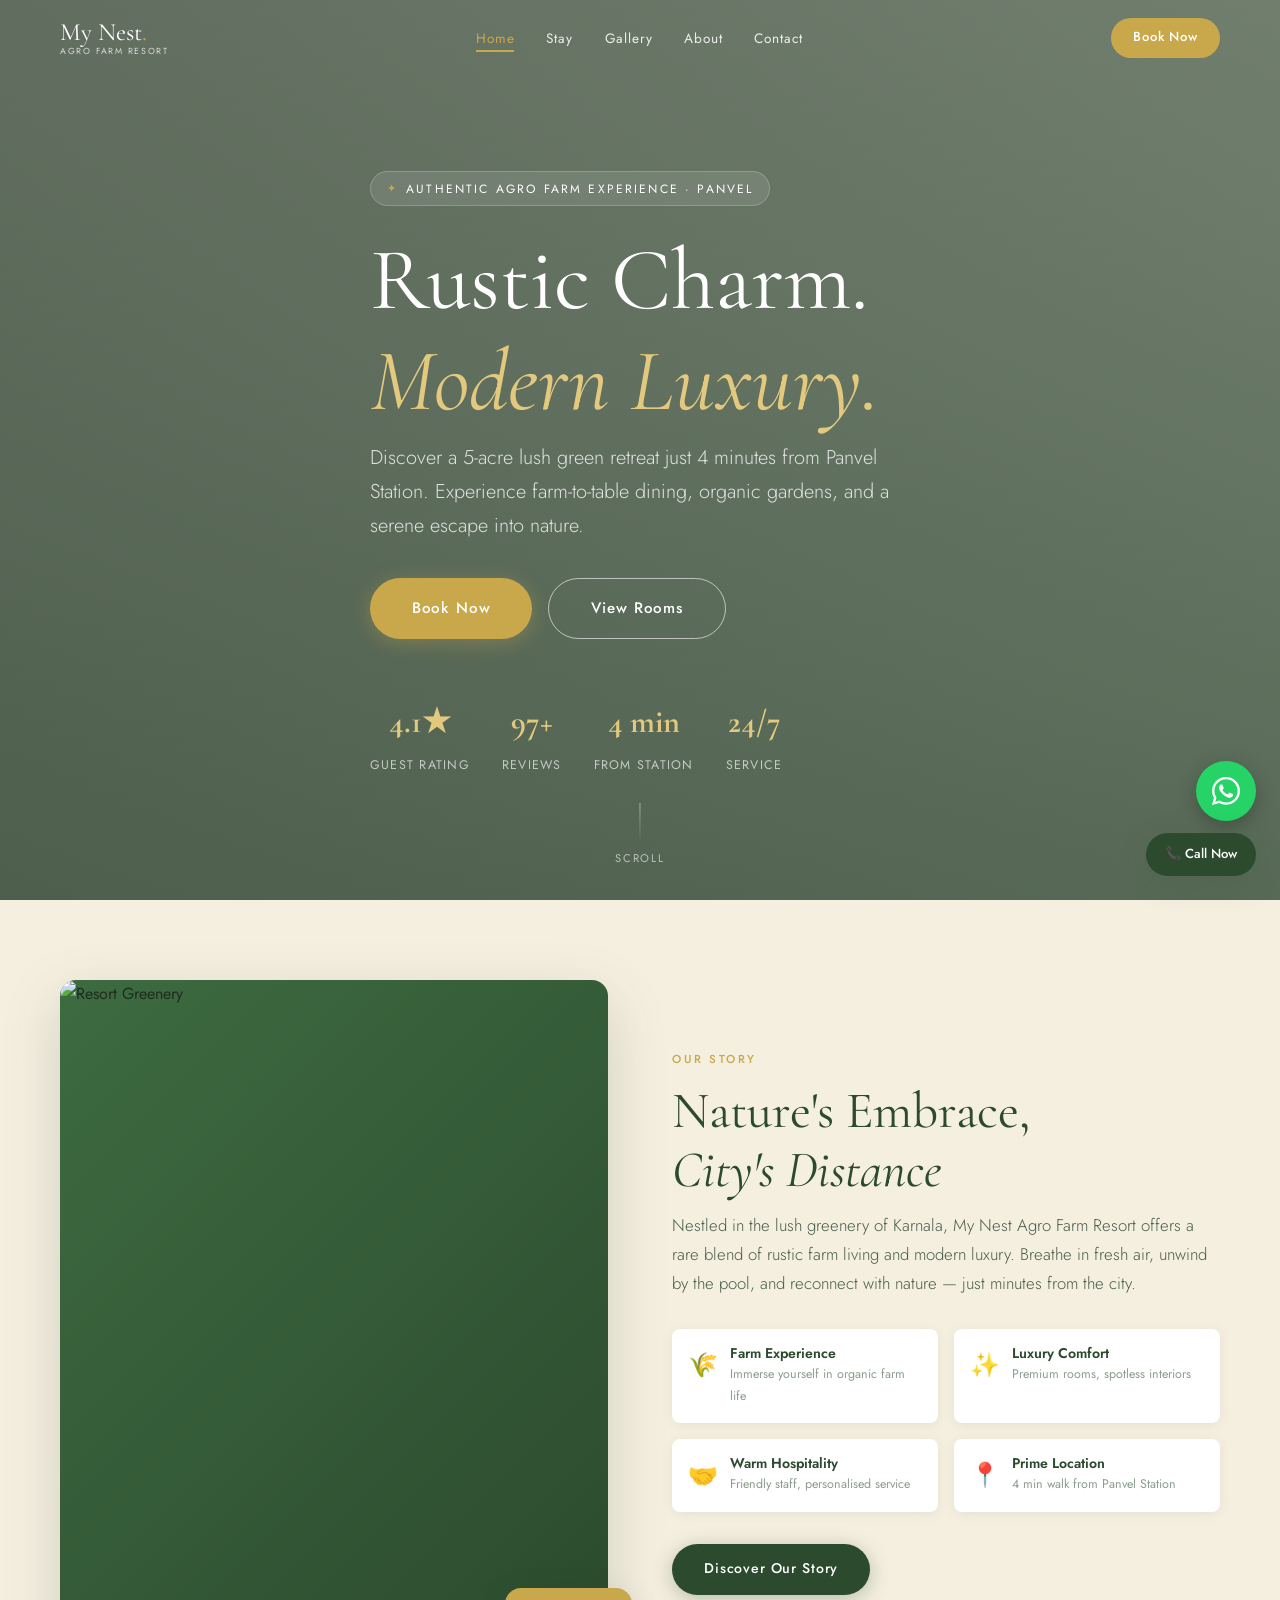
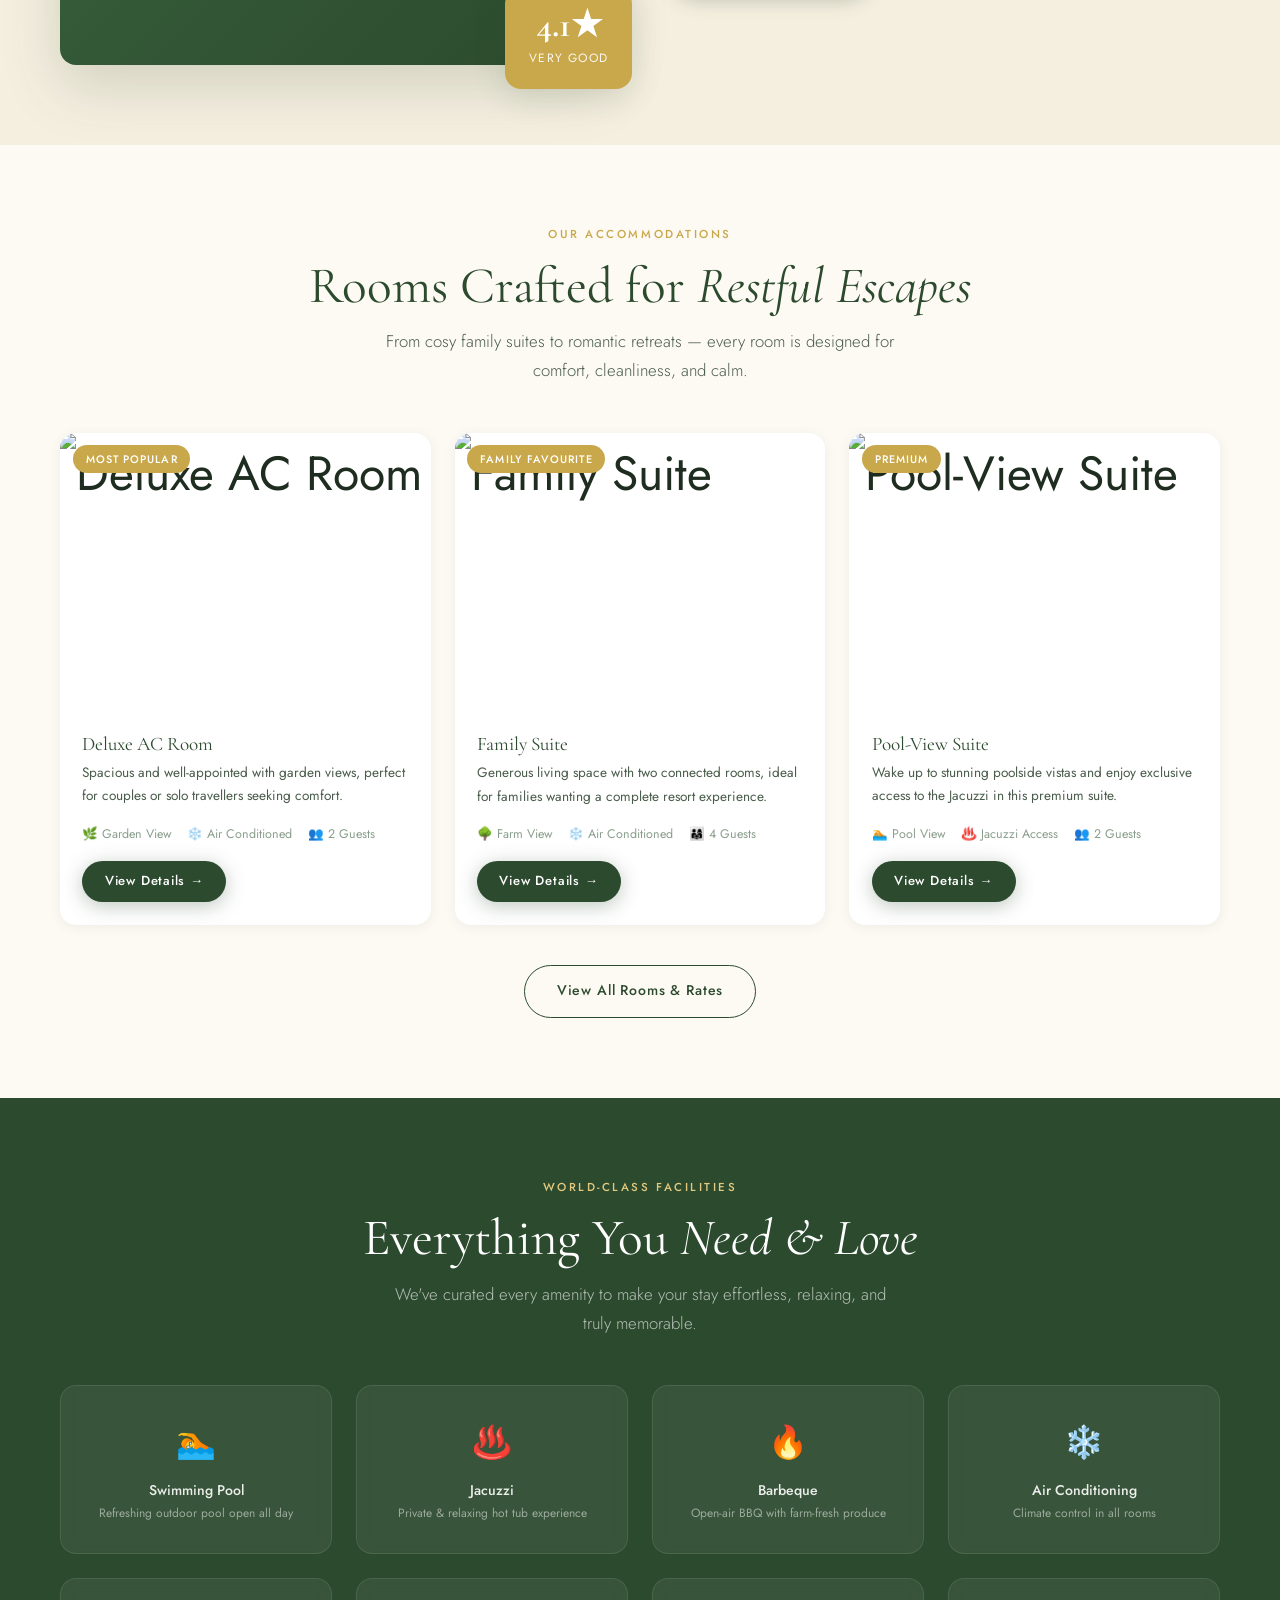
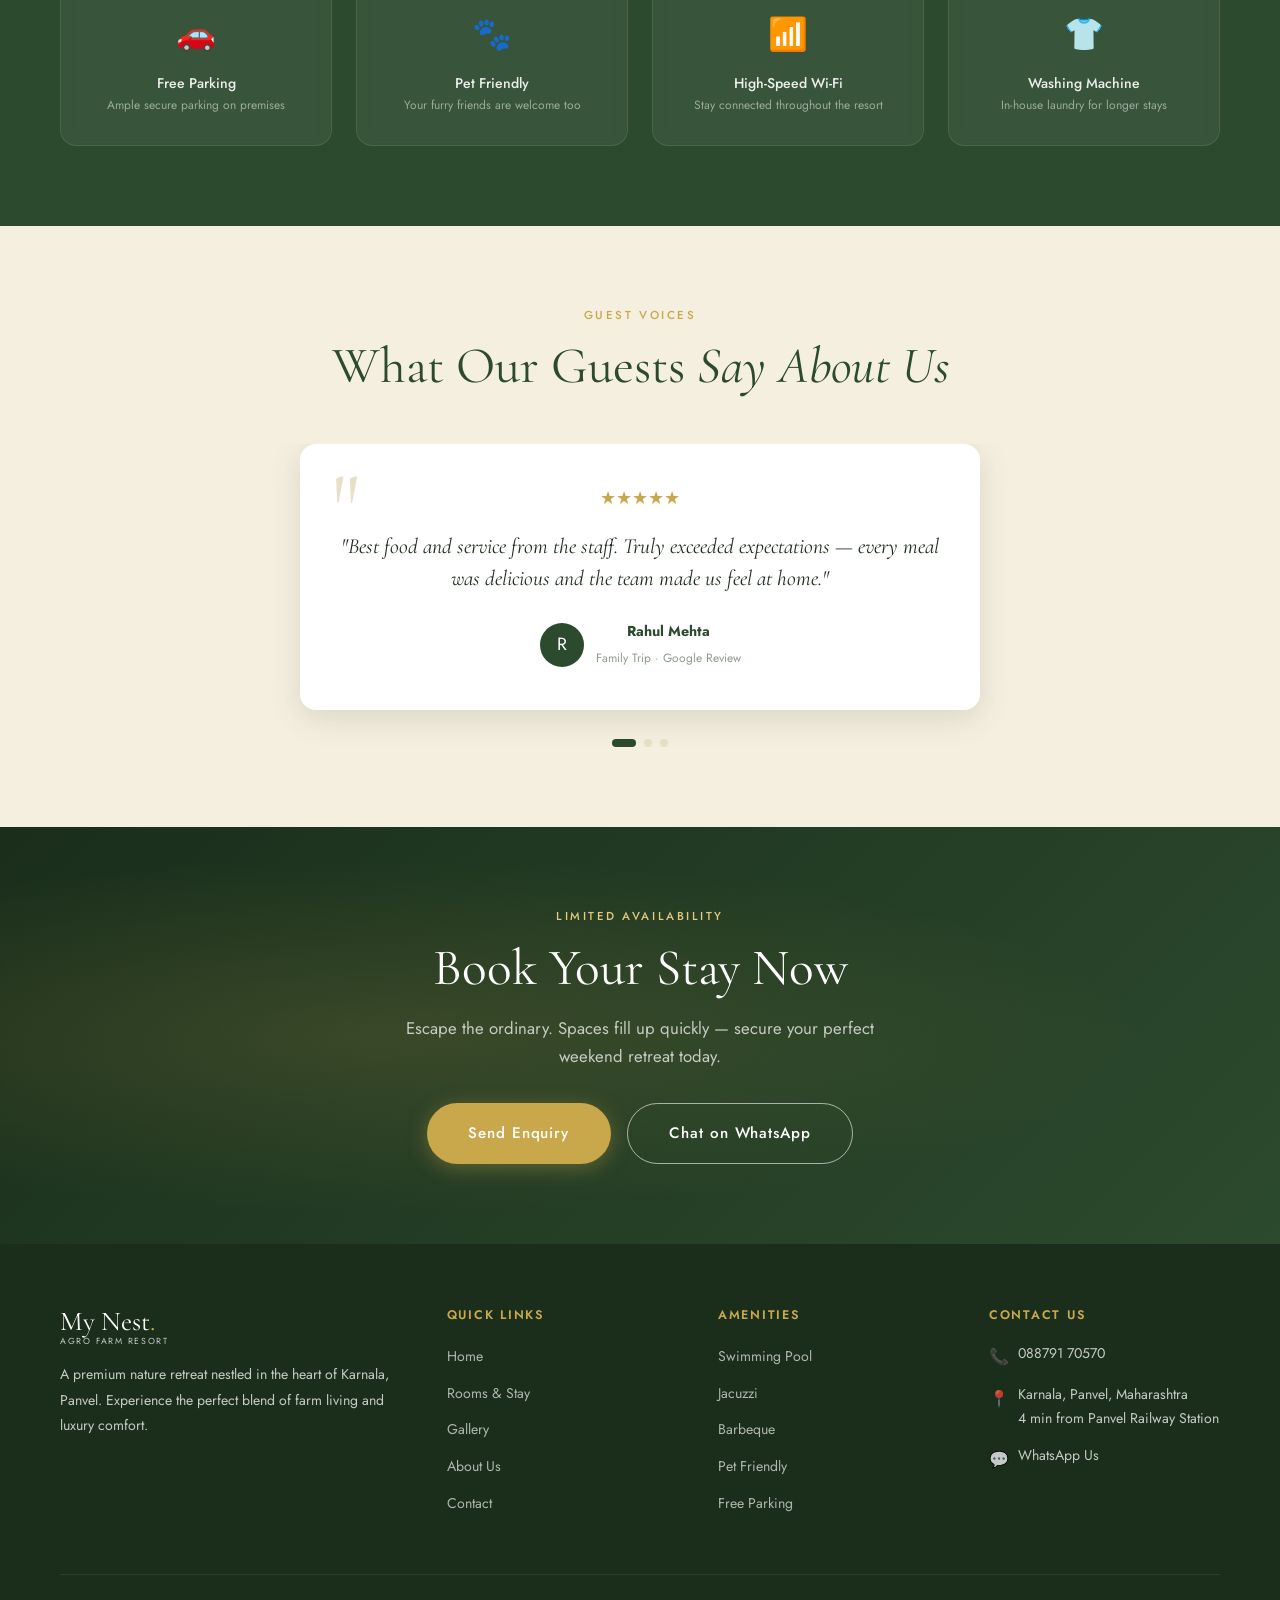
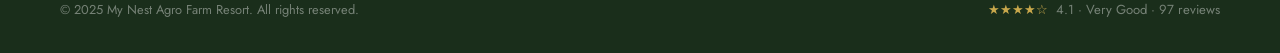
==== commit 677e82da: "new" ====
--- a/index.html
+++ b/index.html
@@ -45,9 +45,9 @@
   <div class="hero-scenic"></div>
   <div class="hero-img"></div>
   <div class="hero-content container">
-    <span class="hero-tag">Karnala · Panvel · Maharashtra</span>
-    <h1>Escape to Nature.<br><em>Experience Comfort.</em></h1>
-    <p class="hero-sub">A serene agro farm retreat just 4 minutes from Panvel Railway Station — your perfect escape from the city.</p>
+    <span class="hero-tag">Authentic Agro Farm Experience · Panvel</span>
+    <h1>Rustic Charm.<br><em>Modern Luxury.</em></h1>
+    <p class="hero-sub">Discover a 5-acre lush green retreat just 4 minutes from Panvel Station. Experience farm-to-table dining, organic gardens, and a serene escape into nature.</p>
     <div class="hero-ctas">
       <a href="contact.html" class="btn btn-gold btn-lg">Book Now</a>
       <a href="rooms.html" class="btn btn-outline btn-lg">View Rooms</a>
@@ -71,7 +71,7 @@
     <div class="about-grid">
       <div class="about-visual fade-in">
         <div class="about-img-main">
-          <div class="img-placeholder">🌿</div>
+          <img src="https://images.unsplash.com/photo-1500382017468-9049fed747ef?auto=format&fit=crop&w=800" alt="Resort Greenery" style="width:100%; height:100%; object-fit:cover;">
         </div>
         <div class="about-badge">
           <strong>4.1★</strong>
@@ -117,7 +117,7 @@
     <div class="rooms-grid">
       <div class="room-card fade-in" onclick="location.href='rooms.html'">
         <div class="room-thumb">
-          <div class="img-ph" style="background:linear-gradient(135deg,#2C4A2E,#3d6b40)">🛏️</div>
+          <img src="https://images.unsplash.com/photo-1618773928121-c32242e63f39?auto=format&fit=crop&w=600" alt="Deluxe AC Room">
           <span class="room-badge">Most Popular</span>
         </div>
         <div class="room-info">
@@ -133,7 +133,7 @@
       </div>
       <div class="room-card fade-in fade-in-delay-1" onclick="location.href='rooms.html'">
         <div class="room-thumb">
-          <div class="img-ph" style="background:linear-gradient(135deg,#6B8F71,#3d6b40)">🏡</div>
+          <img src="https://images.unsplash.com/photo-1582719478250-c89cae4dc85b?auto=format&fit=crop&w=600" alt="Family Suite">
           <span class="room-badge">Family Favourite</span>
         </div>
         <div class="room-info">
@@ -149,7 +149,7 @@
       </div>
       <div class="room-card fade-in fade-in-delay-2" onclick="location.href='rooms.html'">
         <div class="room-thumb">
-          <div class="img-ph" style="background:linear-gradient(135deg,#C9A84C,#8b6914)">🌸</div>
+          <img src="https://images.unsplash.com/photo-1566073771259-6a8506099945?auto=format&fit=crop&w=600" alt="Pool-View Suite">
           <span class="room-badge">Premium</span>
         </div>
         <div class="room-info">
@@ -350,7 +350,9 @@
 
 <!-- Floating Buttons -->
 <div class="float-btns">
-  <div class="float-wa" data-wa title="Chat on WhatsApp">💬</div>
+  <div class="float-wa" data-wa title="Chat on WhatsApp">
+    <svg viewBox="0 0 448 512"><path d="M380.9 97.1C339 55.1 283.2 32 223.9 32c-122.4 0-222 99.6-222 222 0 39.1 10.2 77.3 29.6 111L0 480l117.7-30.9c32.4 17.7 68.9 27 106.1 27h.1c122.3 0 224.1-99.6 224.1-222 0-59.3-25.2-115-67.1-157zm-157 341.6c-33.2 0-65.7-8.9-94-25.7l-6.7-4-69.8 18.3L72 359.2l-4.4-7c-18.5-29.4-28.2-63.3-28.2-98.2 0-101.7 82.8-184.5 184.6-184.5 49.3 0 95.6 19.2 130.4 54.1 34.8 34.9 56.2 81.2 56.1 130.5 0 101.8-84.9 184.6-186.6 184.6zm101.2-138.2c-5.5-2.8-32.8-16.2-37.9-18-5.1-1.9-8.8-2.8-12.5 2.8-3.7 5.6-14.3 18-17.6 21.8-3.2 3.7-6.5 4.2-12 1.4-5.5-2.8-23.1-8.5-44-27.1-16.2-14.5-27.2-32.4-30.3-37.9-3.2-5.5-.3-8.5 2.5-11.2 2.5-2.5 5.5-6.5 8.3-9.7 2.8-3.3 3.7-5.6 5.6-9.3 1.8-3.7.9-6.9-.5-9.7-1.4-2.8-12.5-30.1-17.1-41.2-4.5-10.8-9.1-9.3-12.5-9.5-3.2-.2-6.9-.2-10.6-.2-3.7 0-9.7 1.4-14.8 6.9-5.1 5.6-19.4 19-19.4 46.3 0 27.3 19.9 53.7 22.6 57.4 2.8 3.7 39.1 59.7 94.8 83.8 13.3 5.7 23.7 9.1 31.7 11.7 13.3 4.2 25.4 3.6 35 2.2 10.7-1.6 32.8-13.4 37.4-26.4 4.6-13 4.6-24.1 3.2-26.4-1.3-2.5-5-3.9-10.5-6.6z"/></svg>
+  </div>
   <div class="float-call" data-call>📞 Call Now</div>
 </div>
 
--- a/style.css
+++ b/style.css
@@ -266,10 +266,11 @@
 /* Simulated scenic bg using CSS gradient */
 .hero-scenic {
   position: absolute; inset: 0;
-  background-image: linear-gradient(to bottom, rgba(26,46,27,0.4), rgba(26,46,27,0.7)), url('assets/hero.jpg');
+  background-image: linear-gradient(to bottom, rgba(26,46,27,0.3), rgba(26,46,27,0.6)), url('https://images.unsplash.com/photo-1500382017468-9049fed747ef?q=80&w=2000&auto=format&fit=crop');
   background-size: cover;
   background-position: center;
   background-repeat: no-repeat;
+  transition: transform 10s ease-out; /* Slow zoom effect */
   z-index: 0;
 }
 .hero-content {
@@ -411,8 +412,9 @@
   overflow: hidden;
   position: relative;
 }
-.room-thumb .img-ph {
+.room-thumb .img-ph, .room-thumb img {
   width: 100%; height: 100%;
+  object-fit: cover;
   display: flex; align-items: center; justify-content: center;
   font-size: 3rem;
   transition: transform 0.5s ease;
@@ -596,16 +598,16 @@
   align-items: flex-end;
 }
 .float-wa {
-  width: 54px; height: 54px;
+  width: 60px; height: 60px;
   background: #25D366;
   border-radius: 50%;
   display: flex; align-items: center; justify-content: center;
-  font-size: 1.5rem;
-  box-shadow: 0 4px 20px rgba(37,211,102,0.4);
+  box-shadow: 0 6px 20px rgba(0,0,0,0.25);
   transition: all var(--transition);
   cursor: pointer;
   animation: pulse-green 2.5s ease infinite;
 }
+.float-wa svg { width: 32px; height: 32px; fill: white; }
 .float-wa:hover { transform: scale(1.1); box-shadow: 0 6px 28px rgba(37,211,102,0.55); }
 .float-call {
   background: var(--forest);
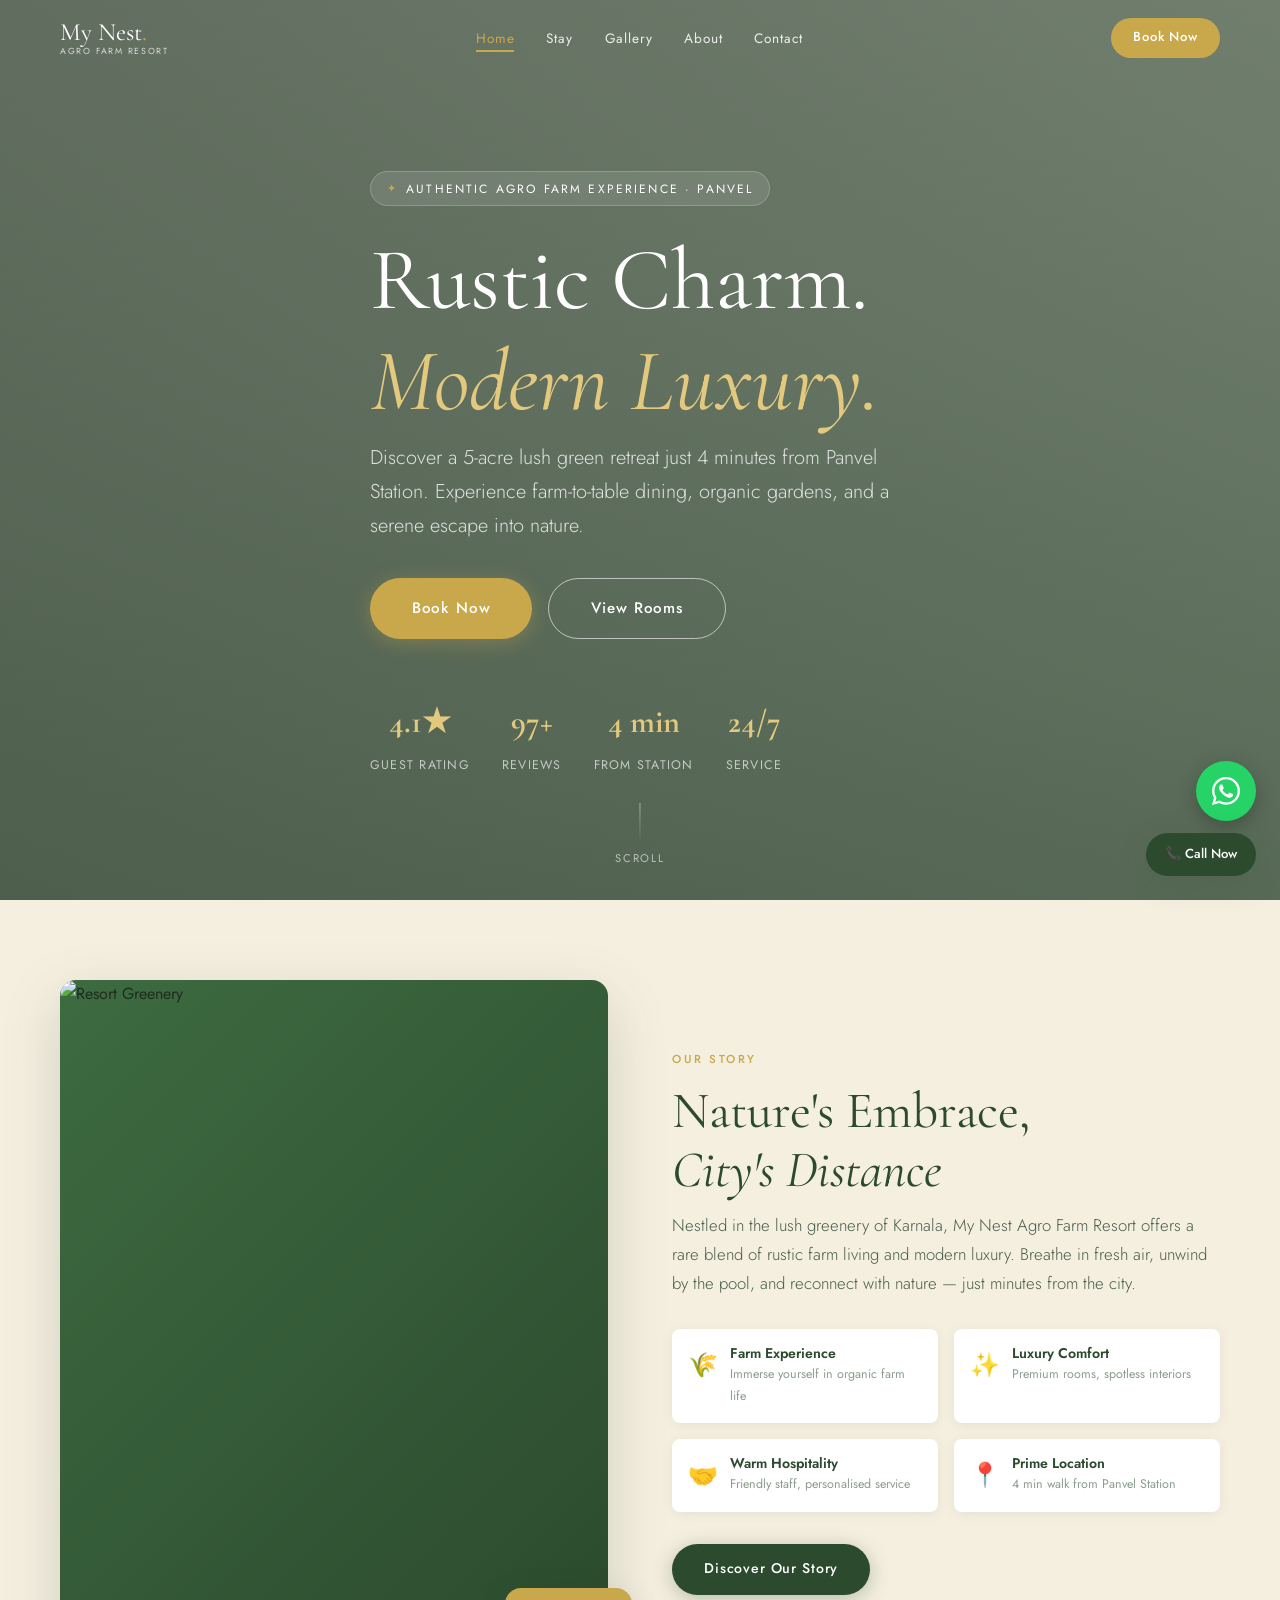
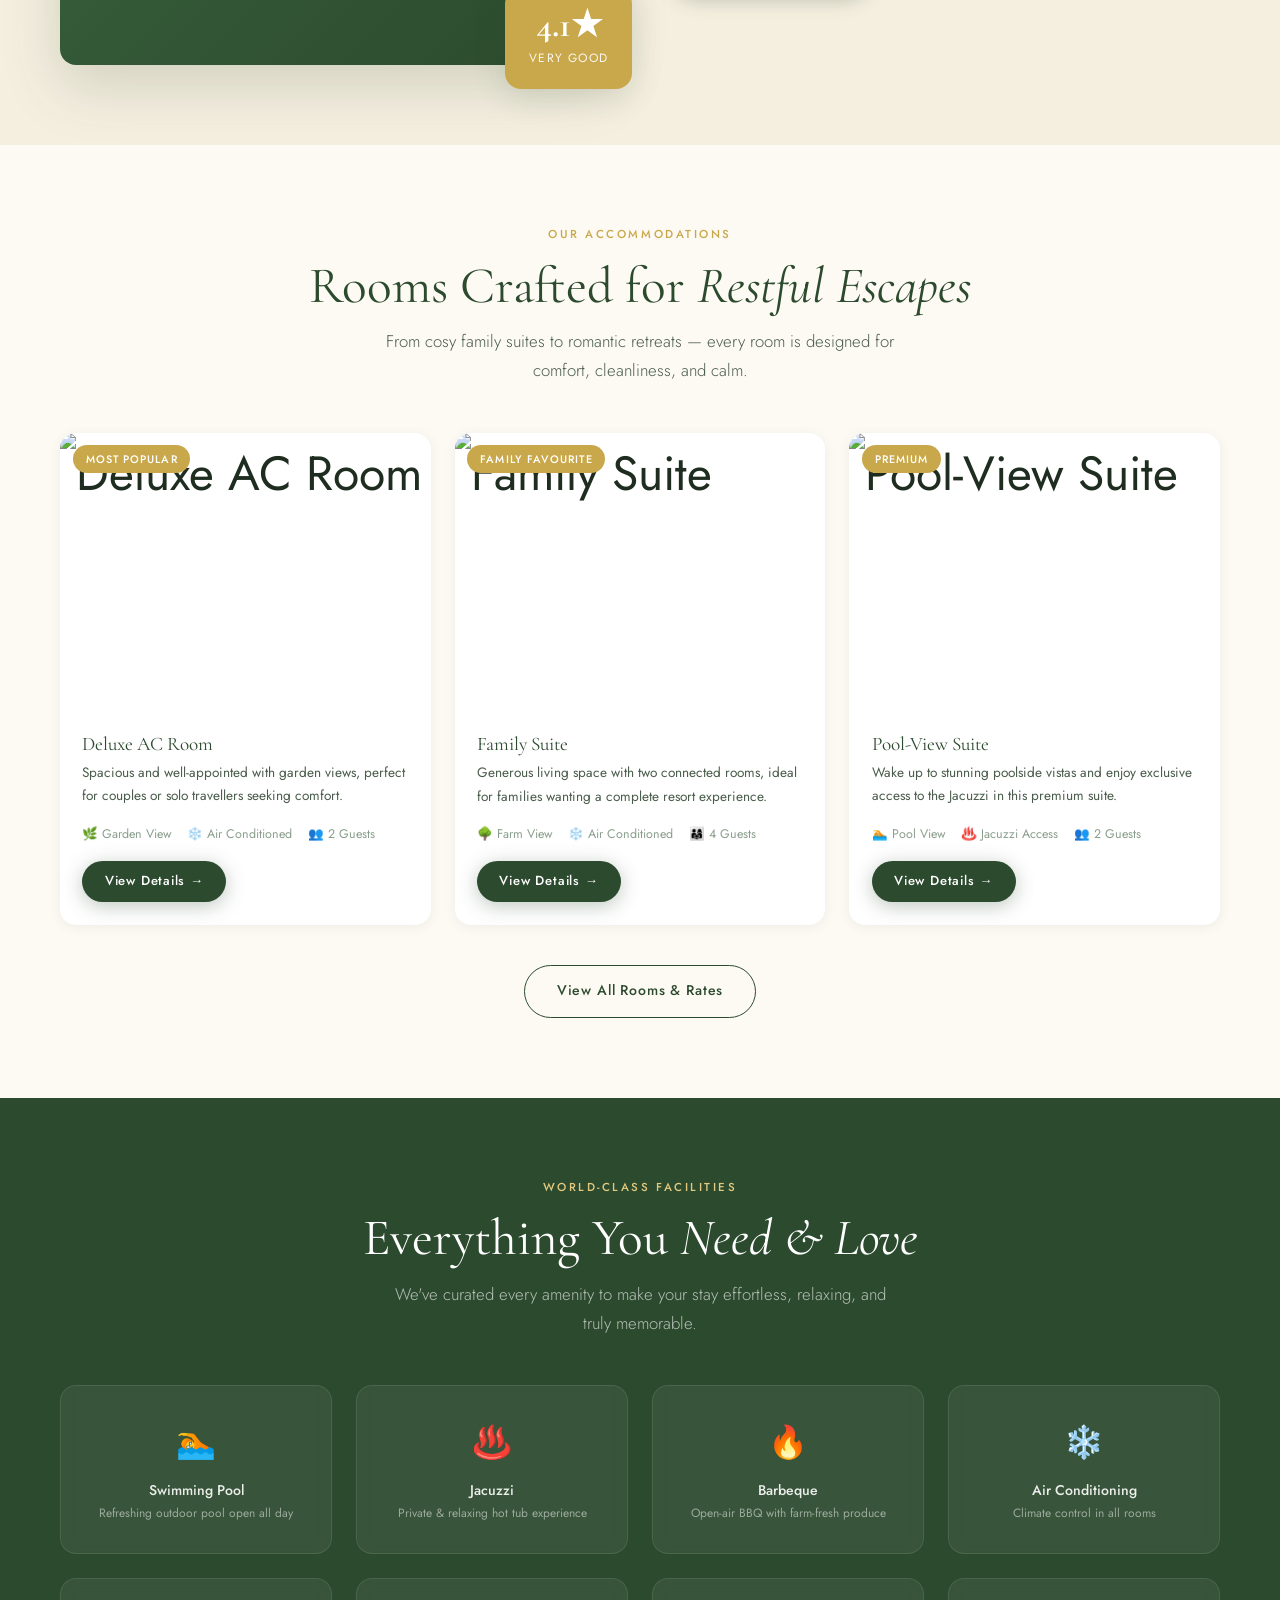
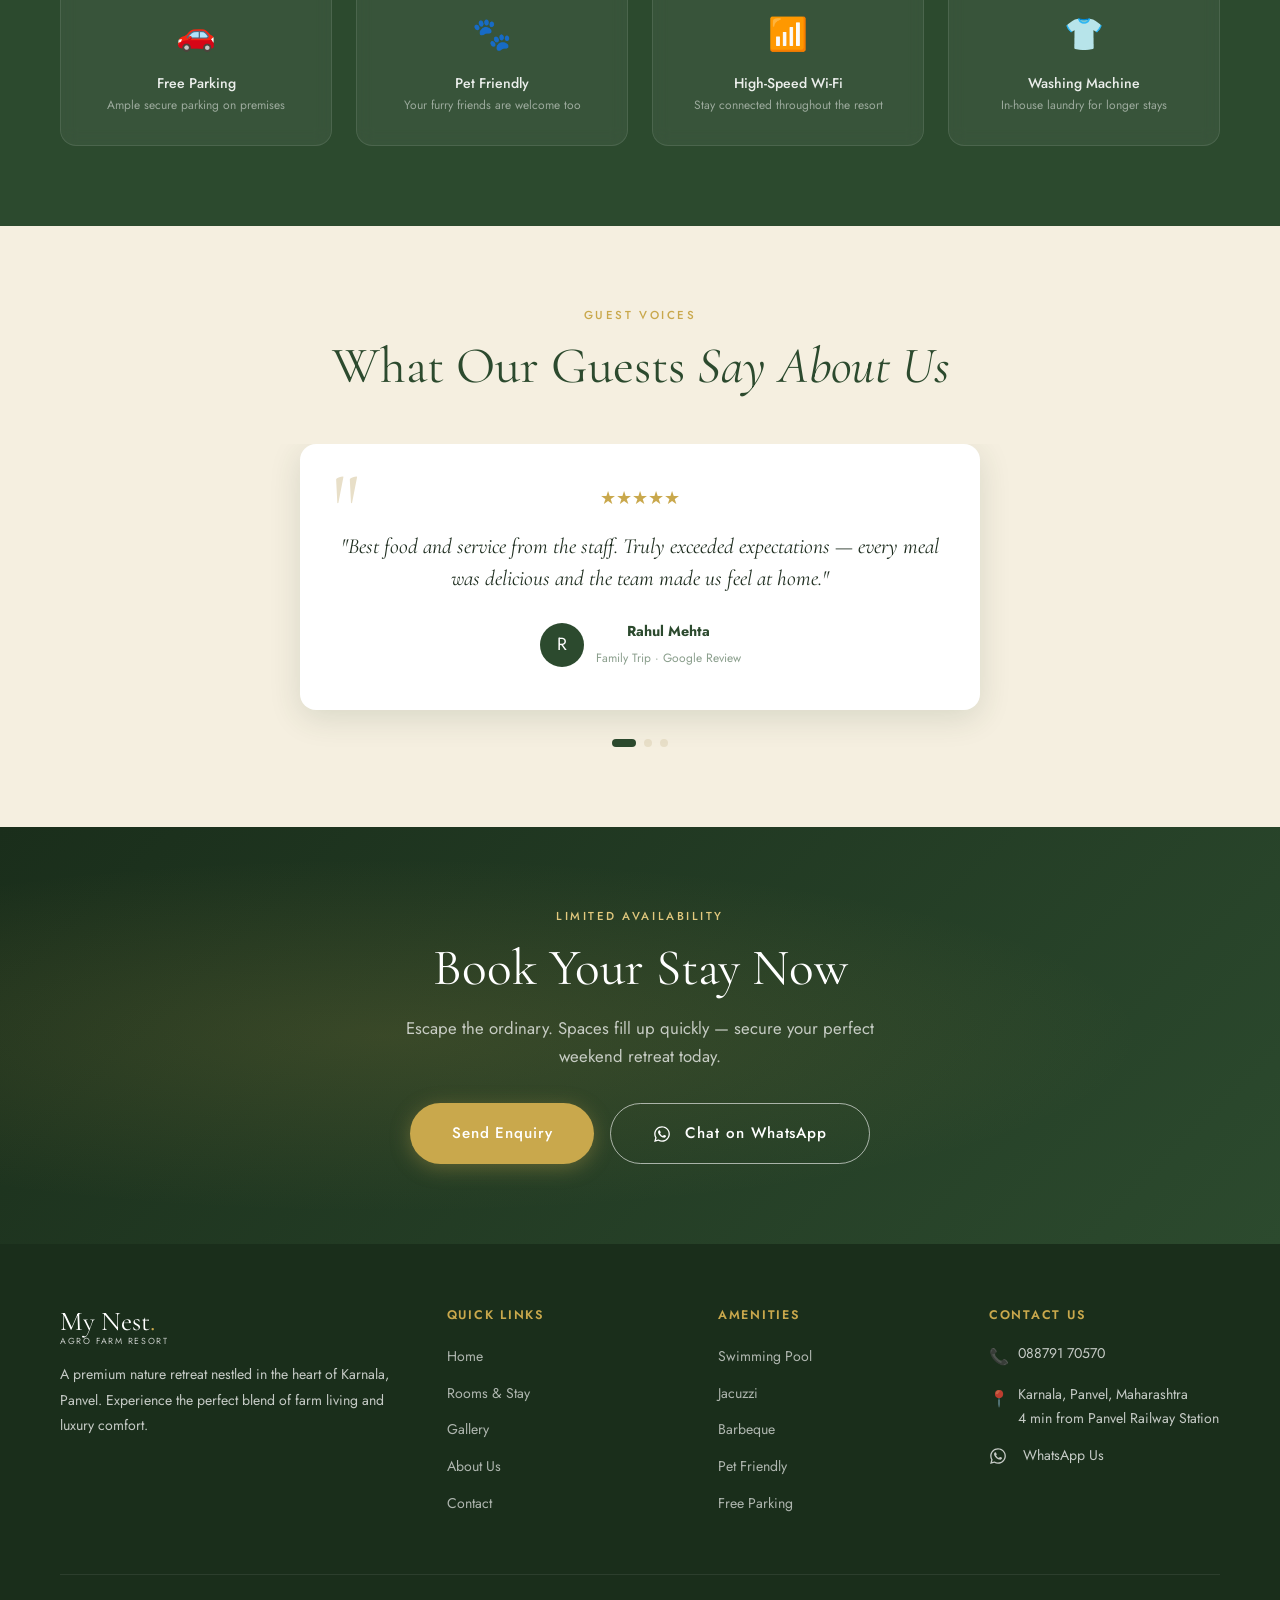
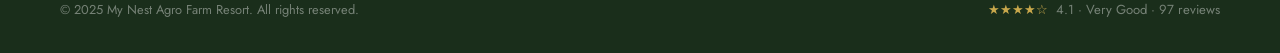
==== commit 9391cbe1: "new" ====
--- a/index.html
+++ b/index.html
@@ -289,7 +289,10 @@
     <p>Escape the ordinary. Spaces fill up quickly — secure your perfect weekend retreat today.</p>
     <div class="cta-btns">
       <a href="contact.html" class="btn btn-gold btn-lg">Send Enquiry</a>
-      <a href="#" class="btn btn-outline btn-lg" data-wa>Chat on WhatsApp</a>
+      <a href="#" class="btn btn-outline btn-lg" data-wa>
+        <span class="whatsapp-icon"><svg viewBox="0 0 448 512"><path d="M380.9 97.1C339 55.1 283.2 32 223.9 32c-122.4 0-222 99.6-222 222 0 39.1 10.2 77.3 29.6 111L0 480l117.7-30.9c32.4 17.7 68.9 27 106.1 27h.1c122.3 0 224.1-99.6 224.1-222 0-59.3-25.2-115-67.1-157zm-157 341.6c-33.2 0-65.7-8.9-94-25.7l-6.7-4-69.8 18.3L72 359.2l-4.4-7c-18.5-29.4-28.2-63.3-28.2-98.2 0-101.7 82.8-184.5 184.6-184.5 49.3 0 95.6 19.2 130.4 54.1 34.8 34.9 56.2 81.2 56.1 130.5 0 101.8-84.9 184.6-186.6 184.6zm101.2-138.2c-5.5-2.8-32.8-16.2-37.9-18-5.1-1.9-8.8-2.8-12.5 2.8-3.7 5.6-14.3 18-17.6 21.8-3.2 3.7-6.5 4.2-12 1.4-5.5-2.8-23.1-8.5-44-27.1-16.2-14.5-27.2-32.4-30.3-37.9-3.2-5.5-.3-8.5 2.5-11.2 2.5-2.5 5.5-6.5 8.3-9.7 2.8-3.3 3.7-5.6 5.6-9.3 1.8-3.7.9-6.9-.5-9.7-1.4-2.8-12.5-30.1-17.1-41.2-4.5-10.8-9.1-9.3-12.5-9.5-3.2-.2-6.9-.2-10.6-.2-3.7 0-9.7 1.4-14.8 6.9-5.1 5.6-19.4 19-19.4 46.3 0 27.3 19.9 53.7 22.6 57.4 2.8 3.7 39.1 59.7 94.8 83.8 13.3 5.7 23.7 9.1 31.7 11.7 13.3 4.2 25.4 3.6 35 2.2 10.7-1.6 32.8-13.4 37.4-26.4 4.6-13 4.6-24.1 3.2-26.4-1.3-2.5-5-3.9-10.5-6.6z"/></svg></span>
+        Chat on WhatsApp
+      </a>
     </div>
   </div>
 </section>
@@ -333,7 +336,9 @@
           <span>Karnala, Panvel, Maharashtra<br>4 min from Panvel Railway Station</span>
         </div>
         <div class="footer-contact-item">
-          <span class="icon">💬</span>
+          <span class="icon whatsapp-icon">
+            <svg viewBox="0 0 448 512"><path d="M380.9 97.1C339 55.1 283.2 32 223.9 32c-122.4 0-222 99.6-222 222 0 39.1 10.2 77.3 29.6 111L0 480l117.7-30.9c32.4 17.7 68.9 27 106.1 27h.1c122.3 0 224.1-99.6 224.1-222 0-59.3-25.2-115-67.1-157zm-157 341.6c-33.2 0-65.7-8.9-94-25.7l-6.7-4-69.8 18.3L72 359.2l-4.4-7c-18.5-29.4-28.2-63.3-28.2-98.2 0-101.7 82.8-184.5 184.6-184.5 49.3 0 95.6 19.2 130.4 54.1 34.8 34.9 56.2 81.2 56.1 130.5 0 101.8-84.9 184.6-186.6 184.6zm101.2-138.2c-5.5-2.8-32.8-16.2-37.9-18-5.1-1.9-8.8-2.8-12.5 2.8-3.7 5.6-14.3 18-17.6 21.8-3.2 3.7-6.5 4.2-12 1.4-5.5-2.8-23.1-8.5-44-27.1-16.2-14.5-27.2-32.4-30.3-37.9-3.2-5.5-.3-8.5 2.5-11.2 2.5-2.5 5.5-6.5 8.3-9.7 2.8-3.3 3.7-5.6 5.6-9.3 1.8-3.7.9-6.9-.5-9.7-1.4-2.8-12.5-30.1-17.1-41.2-4.5-10.8-9.1-9.3-12.5-9.5-3.2-.2-6.9-.2-10.6-.2-3.7 0-9.7 1.4-14.8 6.9-5.1 5.6-19.4 19-19.4 46.3 0 27.3 19.9 53.7 22.6 57.4 2.8 3.7 39.1 59.7 94.8 83.8 13.3 5.7 23.7 9.1 31.7 11.7 13.3 4.2 25.4 3.6 35 2.2 10.7-1.6 32.8-13.4 37.4-26.4 4.6-13 4.6-24.1 3.2-26.4-1.3-2.5-5-3.9-10.5-6.6z"/></svg>
+          </span>
           <span><a href="#" data-wa style="color:rgba(255,255,255,0.75)">WhatsApp Us</a></span>
         </div>
       </div>
--- a/style.css
+++ b/style.css
@@ -92,6 +92,16 @@
   transition: all var(--transition);
   white-space: nowrap;
 }
+/* New CSS for embedded WhatsApp icons */
+.whatsapp-icon {
+  display: inline-block;
+  width: 18px; /* Standard icon size */
+  height: 18px;
+  vertical-align: middle;
+  margin-right: 0.4rem; /* Spacing from text */
+}
+.whatsapp-icon svg { width: 100%; height: 100%; fill: currentColor; }
+
 .btn-primary {
   background: var(--forest);
   color: var(--white);
@@ -206,7 +216,7 @@
 .hamburger span:nth-child(1) { top: 0px; }
 .hamburger span:nth-child(2) { top: 9px; }
 .hamburger span:nth-child(3) { top: 18px; }
-.navbar.light .hamburger span { background: var(--forest); }
+.navbar.light .hamburger:not(.open) span { background: var(--forest); }
 .hamburger.open span:nth-child(1) { top: 9px; transform: rotate(135deg); background: var(--white); }
 .hamburger.open span:nth-child(2) { opacity: 0; left: -60px; }
 .hamburger.open span:nth-child(3) { top: 9px; transform: rotate(-135deg); background: var(--white); }
@@ -243,7 +253,7 @@
 /* ─── Hero ─── */
 .hero {
   position: relative;
-  min-height: 100svh;
+  min-height: 100vh;
   display: flex;
   align-items: center;
   overflow: hidden;
@@ -714,15 +724,17 @@
 .gallery-section { background: var(--ivory); }
 .gallery-filters {
   display: flex; gap: 0.75rem; flex-wrap: wrap;
-  margin-bottom: 2rem;
+  margin-bottom: 3rem;
+  justify-content: center;
 }
 .filter-btn {
-  padding: 0.5rem 1.3rem;
+  padding: 0.6rem 1.6rem;
   border-radius: 50px;
-  border: 1.5px solid var(--beige-dark);
-  background: white;
+  border: 1px solid var(--beige-dark);
+  background: transparent;
   font-family: var(--font-body);
-  font-size: 0.82rem;
+  font-size: 0.85rem;
+  letter-spacing: 0.05em;
   cursor: pointer;
   transition: all var(--transition);
   color: var(--text-mid);
@@ -731,37 +743,54 @@
   background: var(--forest);
   border-color: var(--forest);
   color: white;
+  box-shadow: var(--shadow-sm);
 }
 .gallery-grid {
   display: grid;
-  grid-template-columns: repeat(3, 1fr);
-  gap: 1rem;
+  grid-template-columns: repeat(4, 1fr);
+  grid-auto-rows: 250px;
+  gap: 1.5rem;
+  grid-auto-flow: dense;
 }
 .gallery-item {
-  aspect-ratio: 1;
   border-radius: var(--radius-sm);
   overflow: hidden;
   cursor: pointer;
   position: relative;
   transition: transform var(--transition);
 }
-.gallery-item:nth-child(7) { grid-column: span 2; }
+.gallery-item.tall { grid-row: span 2; }
+.gallery-item.wide { grid-column: span 2; }
+.gallery-item.big { grid-column: span 2; grid-row: span 2; }
+
 .gallery-item .g-ph {
   width: 100%; height: 100%;
+  object-fit: cover;
   display: flex; align-items: center; justify-content: center;
-  font-size: 3.5rem;
   transition: transform 0.5s ease;
 }
 .gallery-item:hover .g-ph { transform: scale(1.07); }
 .gallery-item-overlay {
   position: absolute; inset: 0;
-  background: rgba(26,46,27,0);
+  background: linear-gradient(to top, rgba(26,46,27,0.8) 0%, rgba(26,46,27,0) 50%);
+  opacity: 0;
   display: flex; align-items: center; justify-content: center;
-  transition: all var(--transition);
-}
-.gallery-item:hover .gallery-item-overlay { background: rgba(26,46,27,0.45); }
-.gallery-item-overlay svg { opacity: 0; transition: opacity var(--transition); color: white; width: 36px; height: 36px; }
-.gallery-item:hover .gallery-item-overlay svg { opacity: 1; }
+  flex-direction: column;
+  padding: 1.5rem;
+  text-align: center;
+  transition: all var(--transition);
+}
+.gallery-item:hover .gallery-item-overlay { opacity: 1; }
+.gallery-item-overlay span {
+  color: var(--gold-light);
+  font-family: var(--font-display);
+  font-size: 1.2rem;
+  margin-top: 1rem;
+  transform: translateY(10px);
+  transition: transform 0.4s ease;
+}
+.gallery-item:hover .gallery-item-overlay span { transform: translateY(0); }
+.gallery-item-overlay svg { color: white; width: 28px; height: 28px; }
 
 /* Lightbox */
 .lightbox {
@@ -772,8 +801,19 @@
   align-items: center; justify-content: center;
 }
 .lightbox.open { display: flex; }
-.lightbox-inner { position: relative; max-width: 90vw; max-height: 90vh; text-align: center; }
-.lightbox-content { font-size: 8rem; display: block; }
+.lightbox-inner {
+  position: relative;
+  max-width: 85vw;
+  max-height: 85vh;
+  text-align: center;
+}
+.lightbox-content {
+  max-width: 100%;
+  max-height: 80vh;
+  object-fit: contain;
+  border-radius: var(--radius-sm);
+  box-shadow: 0 0 50px rgba(0,0,0,0.5);
+}
 .lightbox-close {
   position: absolute; top: -2.5rem; right: 0;
   background: none; border: none;
@@ -962,7 +1002,7 @@
 @media (max-width: 1024px) {
   .about-grid, .about-intro-grid { grid-template-columns: 1fr; }
   .about-visual { max-width: 480px; }
-  .rooms-grid { grid-template-columns: 1fr 1fr; }
+  .rooms-grid { grid-template-columns: repeat(2, 1fr); gap: 1rem; }
   .amenities-grid { grid-template-columns: repeat(4, 1fr); }
   .footer-grid { grid-template-columns: 1fr 1fr; }
   .room-full-card { grid-template-columns: 1fr; direction: ltr !important; }
@@ -974,6 +1014,16 @@
   .gallery-item:nth-child(7) { grid-column: span 1; }
 }
 @media (max-width: 768px) {
+  html { font-size: 15px; }
+  .section { padding: 3.5rem 0; }
+  h1 { font-size: clamp(2.2rem, 8vw, 3.5rem); }
+  h2 { font-size: clamp(1.8rem, 6vw, 2.5rem); }
+  
+  .hero-content { padding: 6rem 1.25rem 3rem; }
+  .hero-sub { font-size: 1rem; margin-bottom: 1.5rem; }
+  .hero-stats { margin-top: 2rem; gap: 1rem; }
+  .hero-stat strong { font-size: 1.5rem; }
+  
   .nav-links { display: none; }
   .hamburger { display: flex; }
   .mobile-nav { display: block; }
@@ -982,19 +1032,27 @@
   .about-features { grid-template-columns: 1fr; }
   .room-features-list { grid-template-columns: 1fr; }
   .form-row { grid-template-columns: 1fr; }
-  .hero-stats { gap: 1.2rem; }
   .footer-grid { grid-template-columns: 1fr; gap: 1.5rem; }
   .cta-banner .cta-btns { flex-direction: column; align-items: center; }
   .stats-row { grid-template-columns: 1fr; gap: 1.5rem; }
   .values-grid { grid-template-columns: 1fr; }
   .gallery-grid { grid-template-columns: repeat(2, 1fr); }
   .hero-ctas { flex-direction: column; align-items: flex-start; }
+  .room-full-info { padding: 1.5rem; }
+  .contact-info-card, .contact-form-card { padding: 1.5rem; }
 }
 @media (max-width: 480px) {
+  html { font-size: 14px; }
+  .section { padding: 3rem 0; }
+  .container { padding: 0 1rem; }
   .about-badge { right: 0; }
   .img-secondary-about { right: 0; }
   .gallery-grid { grid-template-columns: 1fr; }
   .gallery-item:nth-child(7) { grid-column: span 1; }
-  .float-btns { bottom: 1rem; right: 1rem; }
+  .float-btns { bottom: 1rem; right: 1rem; gap: 0.5rem; }
+  .float-wa { width: 50px; height: 50px; }
+  .float-wa svg { width: 24px; height: 24px; }
+  .float-call { padding: 0.5rem 1rem; font-size: 0.75rem; }
   .amenities-grid { grid-template-columns: repeat(2,1fr); gap: 0.75rem; }
-}
+  .hero-tag { font-size: 0.65rem; padding: 0.3rem 0.8rem; }
+}
